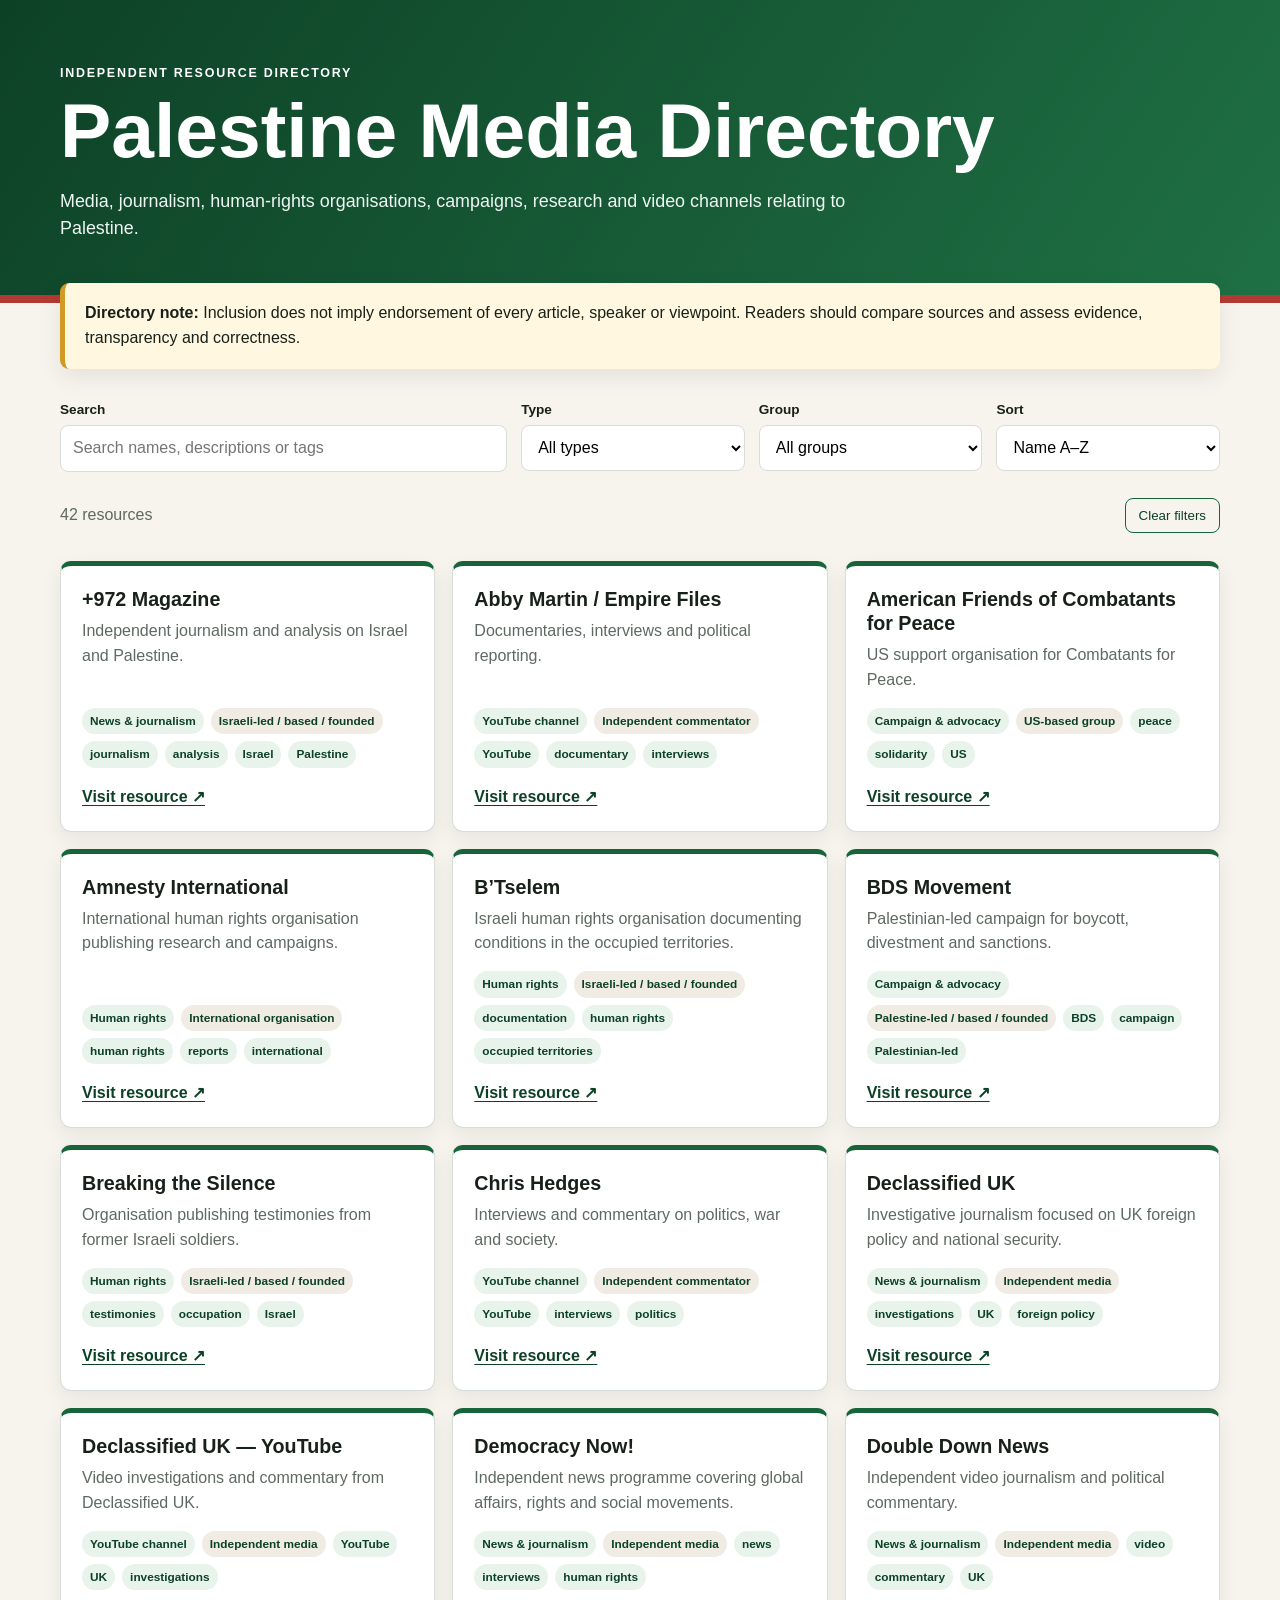
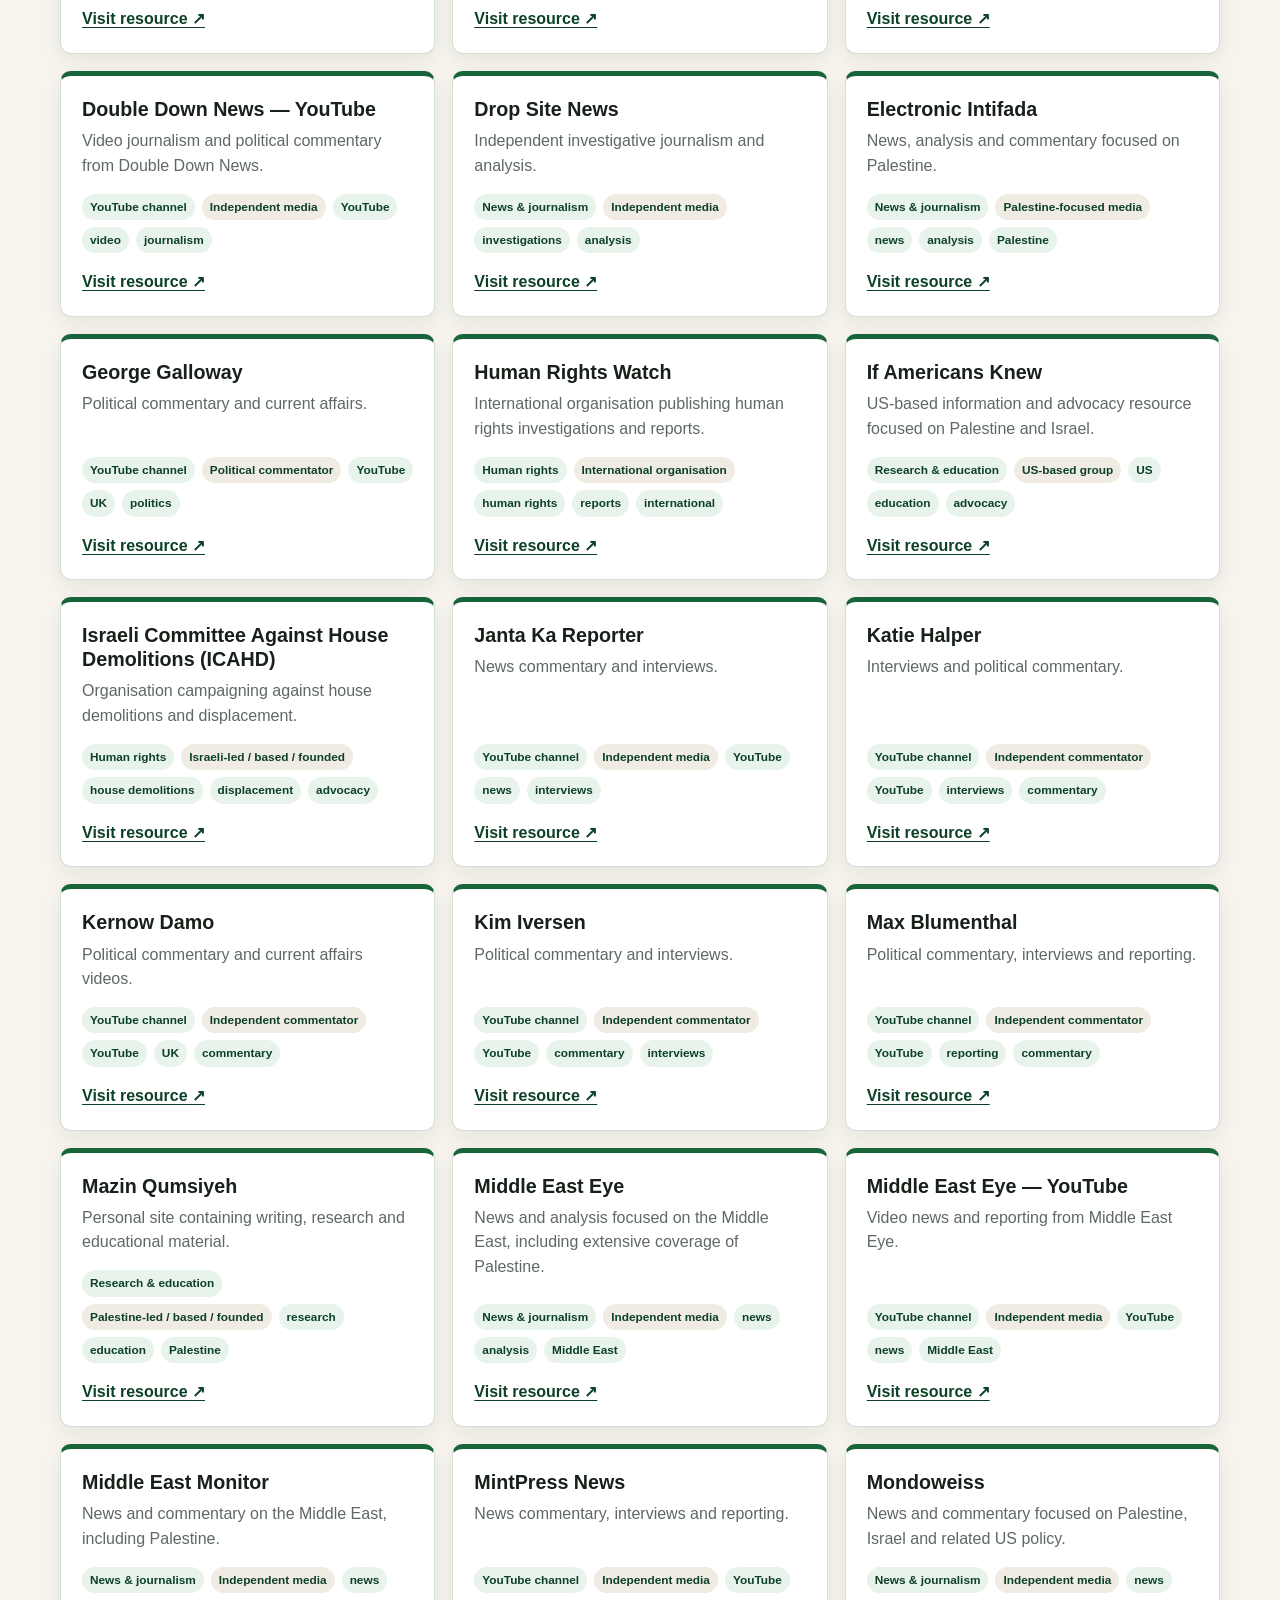
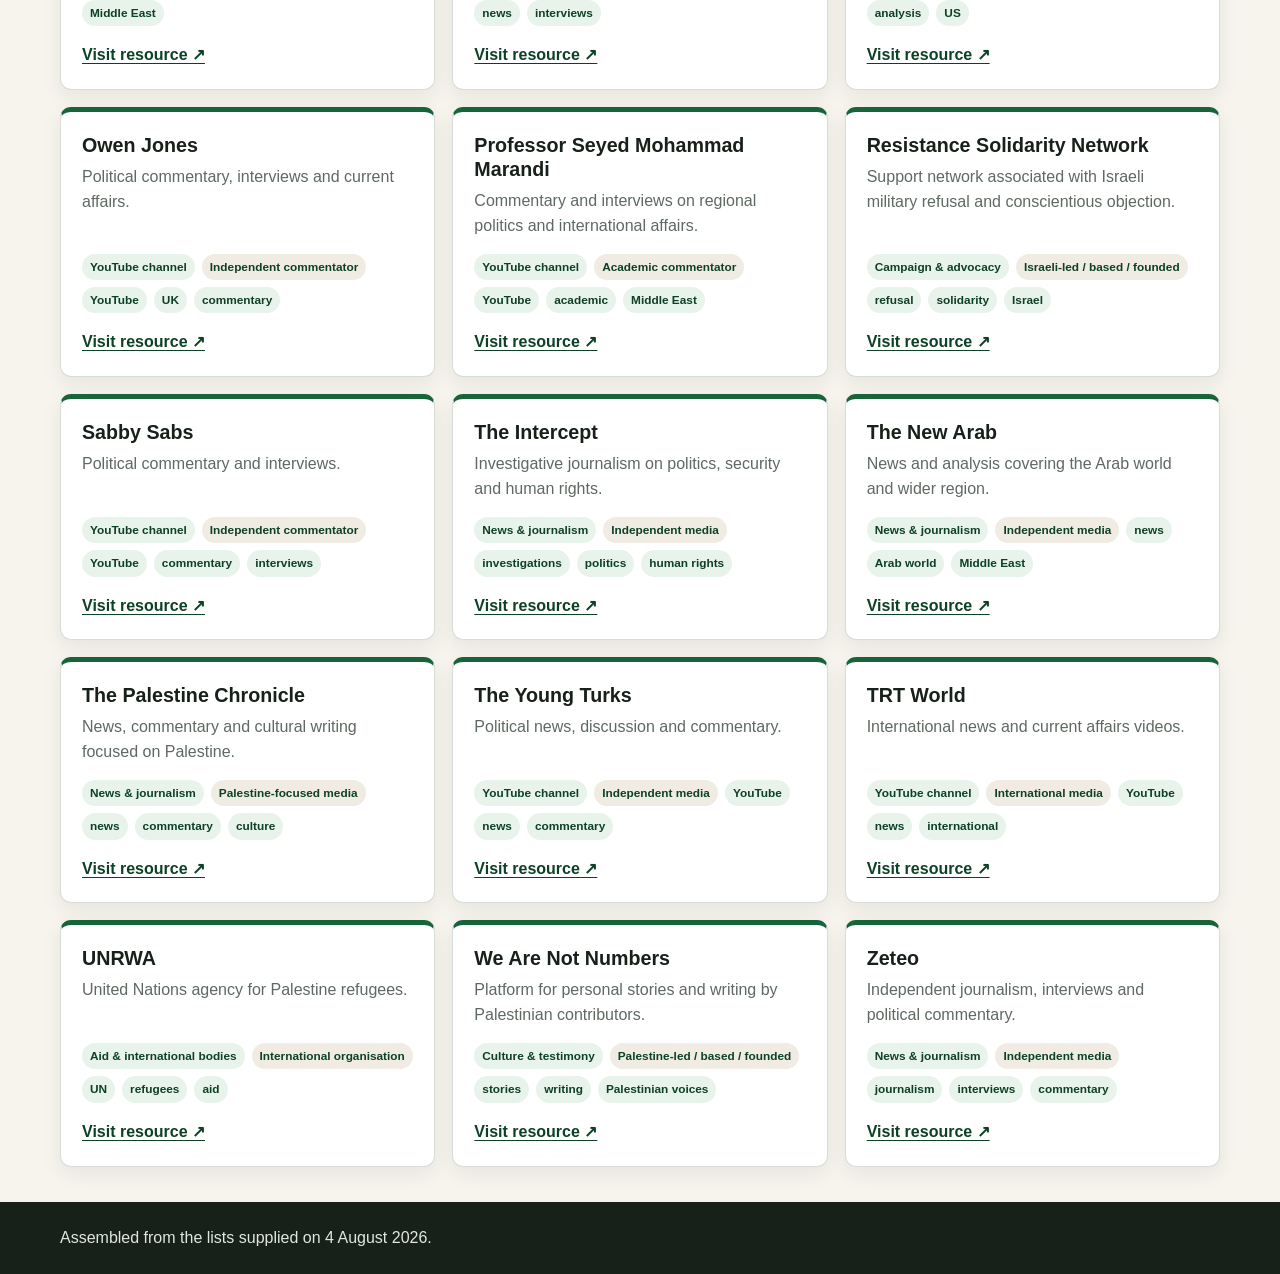
==== index.html @ 34bca97c "Update index.html" ====
<!doctype html>
<html lang="en">
<head>
<meta charset="utf-8">
<meta name="viewport" content="width=device-width,initial-scale=1">
<title>Palestine Media Directory</title>
<link rel="stylesheet" href="styles.css">
</head>
<body>
<header><div class="wrap">
<p class="kicker">Independent resource directory</p>
<h1>Palestine Media Directory</h1>
<p class="subtitle">Media, journalism, human-rights organisations, campaigns, research and video channels relating to Palestine.</p>
</div></header>

<main class="wrap">
<section class="notice"><strong>Directory note:</strong> Inclusion does not imply endorsement of every article, speaker or viewpoint. Readers should compare sources and assess evidence, transparency and correctness.</section>

<section class="controls">
<label><span>Search</span><input id="search" type="search" placeholder="Search names, descriptions or tags"></label>
<label><span>Type</span><select id="typeFilter"><option value="">All types</option></select></label>
<label><span>Group</span><select id="groupFilter"><option value="">All groups</option></select></label>
<label><span>Sort</span><select id="sort"><option value="name">Name A–Z</option><option value="type">Type</option><option value="group">Group</option></select></label>
</section>

<div class="resultsbar"><p id="count"></p><button id="clear">Clear filters</button></div>
<section id="cards" class="grid"></section>
</main>

<footer><div class="wrap">Assembled from the lists supplied on 4 August 2026.</div></footer>

<script src="sites.js"></script>
<script src="script.js"></script>
</body>
</html>
---- styles.css ----
:root{--ink:#172019;--muted:#5e6961;--paper:#f6f4ed;--card:#fff;--green:#17643a;--dark:#0d4126;--line:#d7ddd8;--sand:#fff7df}
*{box-sizing:border-box}
body{margin:0;font-family:Arial,Helvetica,sans-serif;color:var(--ink);background:var(--paper);line-height:1.55}
.wrap{width:min(1160px,calc(100% - 32px));margin:auto}
header{color:white;background:linear-gradient(125deg,#0d4126,#1f7044);padding:64px 0 52px;border-bottom:8px solid #b33a32}
.kicker{text-transform:uppercase;letter-spacing:.14em;font-weight:700;font-size:.78rem;margin:0 0 8px}
h1{font-size:clamp(2.3rem,6vw,4.8rem);line-height:1.02;margin:0}
.subtitle{max-width:800px;font-size:1.12rem;color:#eef7f1;margin:18px 0 0}
.notice{margin:-20px 0 30px;padding:18px 20px;background:var(--sand);border-left:5px solid #d09a24;border-radius:9px;box-shadow:0 8px 24px rgba(0,0,0,.08)}
.controls{display:grid;grid-template-columns:2fr 1fr 1fr 1fr;gap:14px}
label span{display:block;font-weight:700;font-size:.85rem;margin-bottom:5px}
input,select{width:100%;min-height:46px;padding:10px 12px;border:1px solid var(--line);border-radius:8px;background:#fff;font:inherit}
.resultsbar{display:flex;justify-content:space-between;align-items:center;margin:15px 0 18px}
#count{color:var(--muted)}
button{border:1px solid var(--green);background:transparent;color:var(--dark);border-radius:8px;padding:9px 13px;cursor:pointer}
.grid{display:grid;grid-template-columns:repeat(3,minmax(0,1fr));gap:17px}
.card{background:var(--card);border:1px solid var(--line);border-top:5px solid var(--green);border-radius:11px;padding:21px;display:flex;flex-direction:column;box-shadow:0 7px 20px rgba(24,40,29,.07)}
.card h2{font-size:1.23rem;line-height:1.22;margin:0 0 8px}
.card p{color:var(--muted);margin:0 0 15px}
.meta{display:flex;gap:7px;flex-wrap:wrap;margin:auto 0 17px}
.tag{font-size:.74rem;font-weight:700;border-radius:999px;padding:4px 8px;background:#e8f3ec;color:var(--dark)}
.group{background:#f0ece3}
.card a{align-self:flex-start;font-weight:700;color:var(--dark);text-underline-offset:3px}
.empty{grid-column:1/-1;text-align:center;padding:35px;background:#fff;border:1px dashed var(--line);border-radius:10px}
footer{background:var(--ink);color:#dfe7e1;padding:24px 0;margin-top:35px}
@media(max-width:900px){.grid{grid-template-columns:repeat(2,1fr)}.controls{grid-template-columns:1fr 1fr}}
@media(max-width:620px){header{padding-top:46px}.grid,.controls{grid-template-columns:1fr}.resultsbar{align-items:flex-start;gap:10px}}
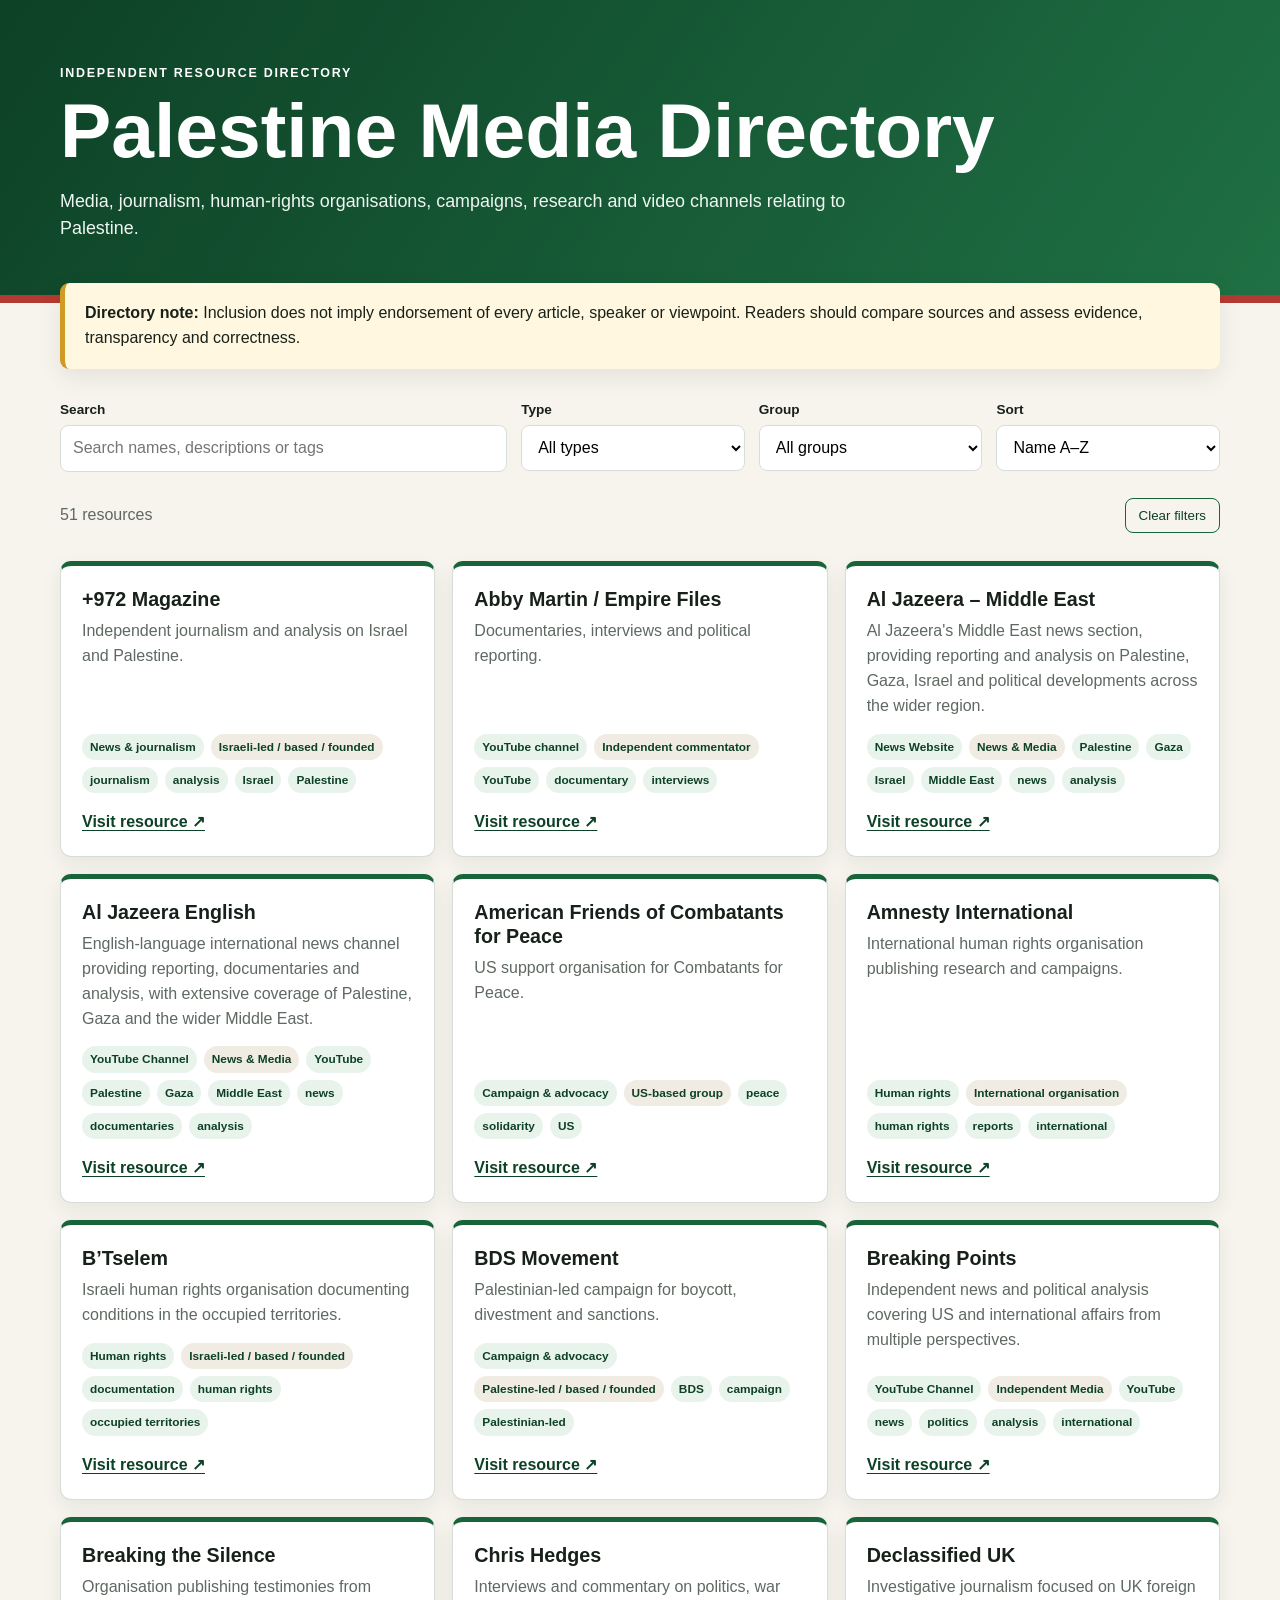
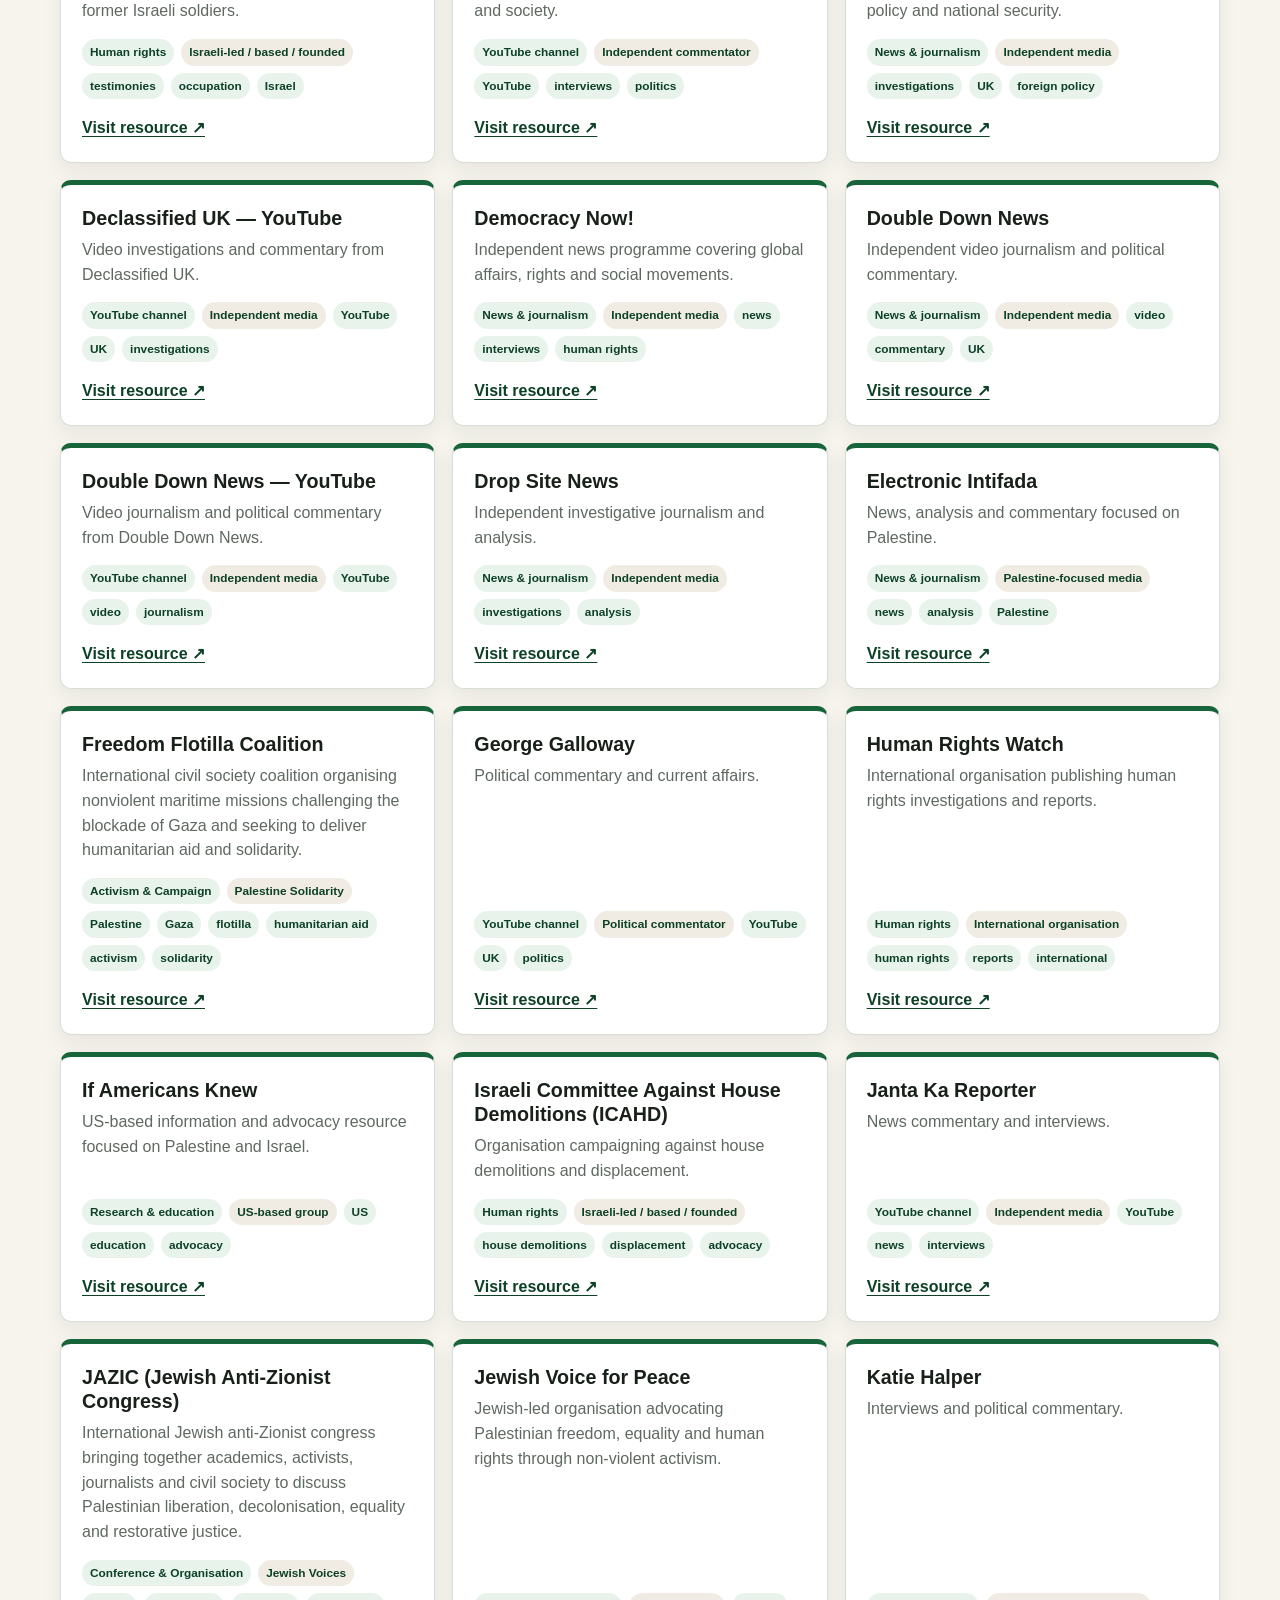
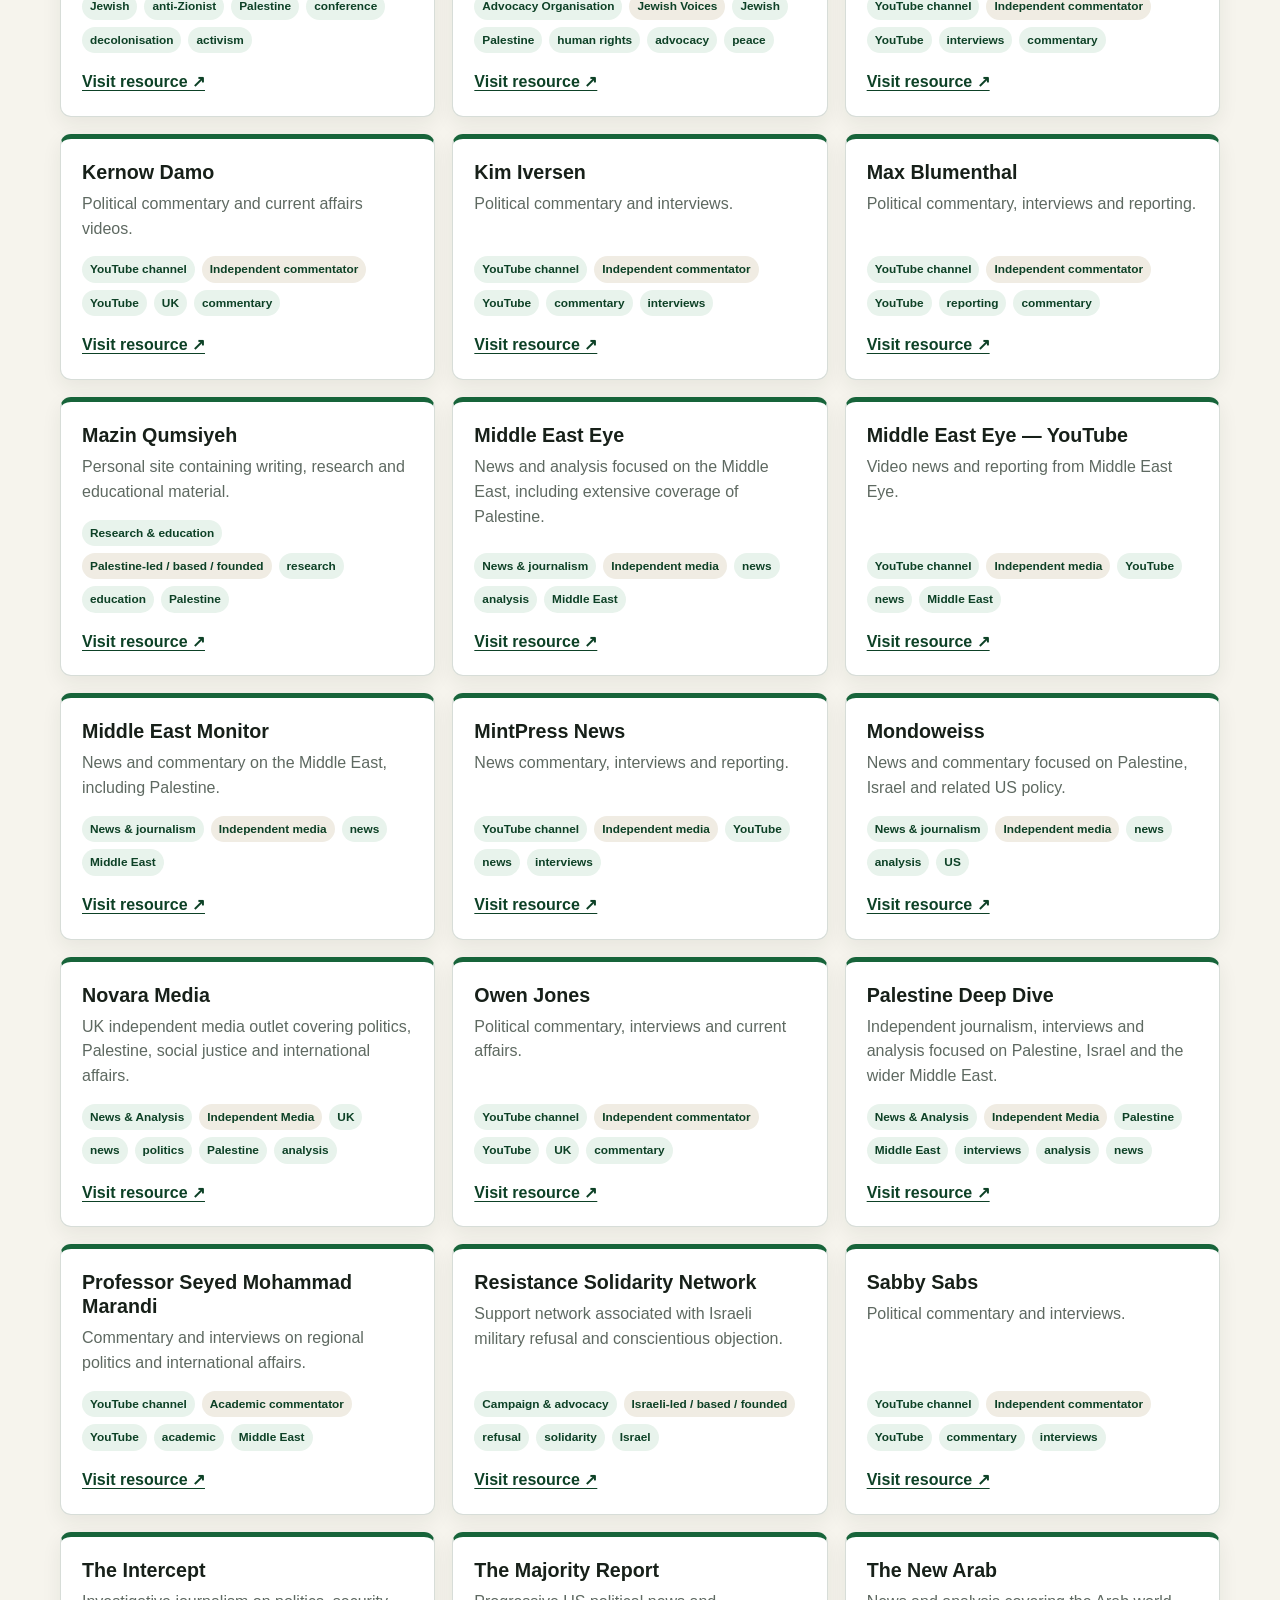
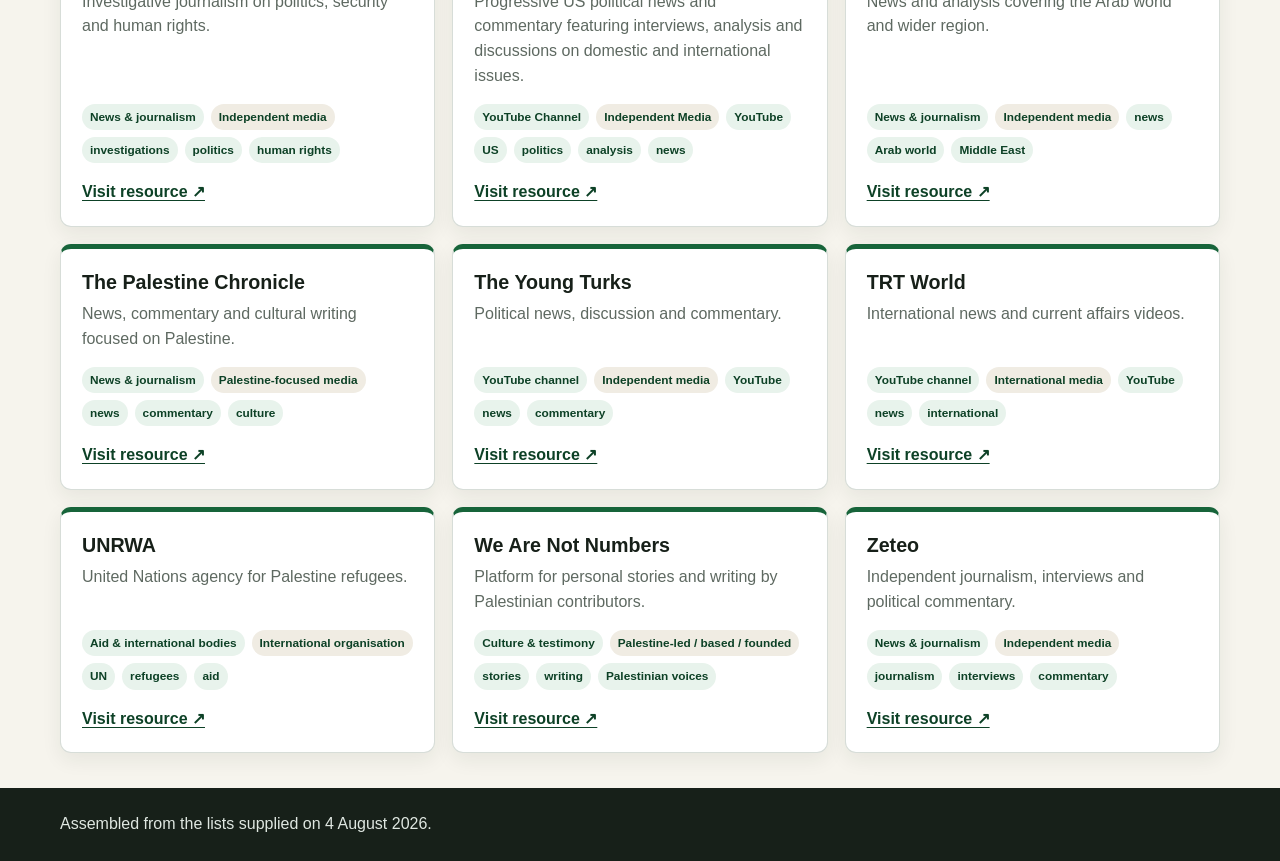
==== commit b1106a05: "Update index.html" ====
--- a/index.html
+++ b/index.html
@@ -31,5 +31,15 @@
 
 <script src="sites.js"></script>
 <script src="script.js"></script>
+
+<script data-goatcounter="https://palestine-justice.goatcounter.com/count"
+        async src="//gc.zgo.at/count.js">
+</script>
+
+<!-- Cloudflare Web Analytics -->
+<script type='module' src='https://static.cloudflareinsights.com/beacon.min.js' data-cf-beacon='{"token": "90a6a1f27afb492b8741871558c626bf"}'>
+</script>
+<!-- End Cloudflare Web Analytics -->
+        
 </body>
 </html>
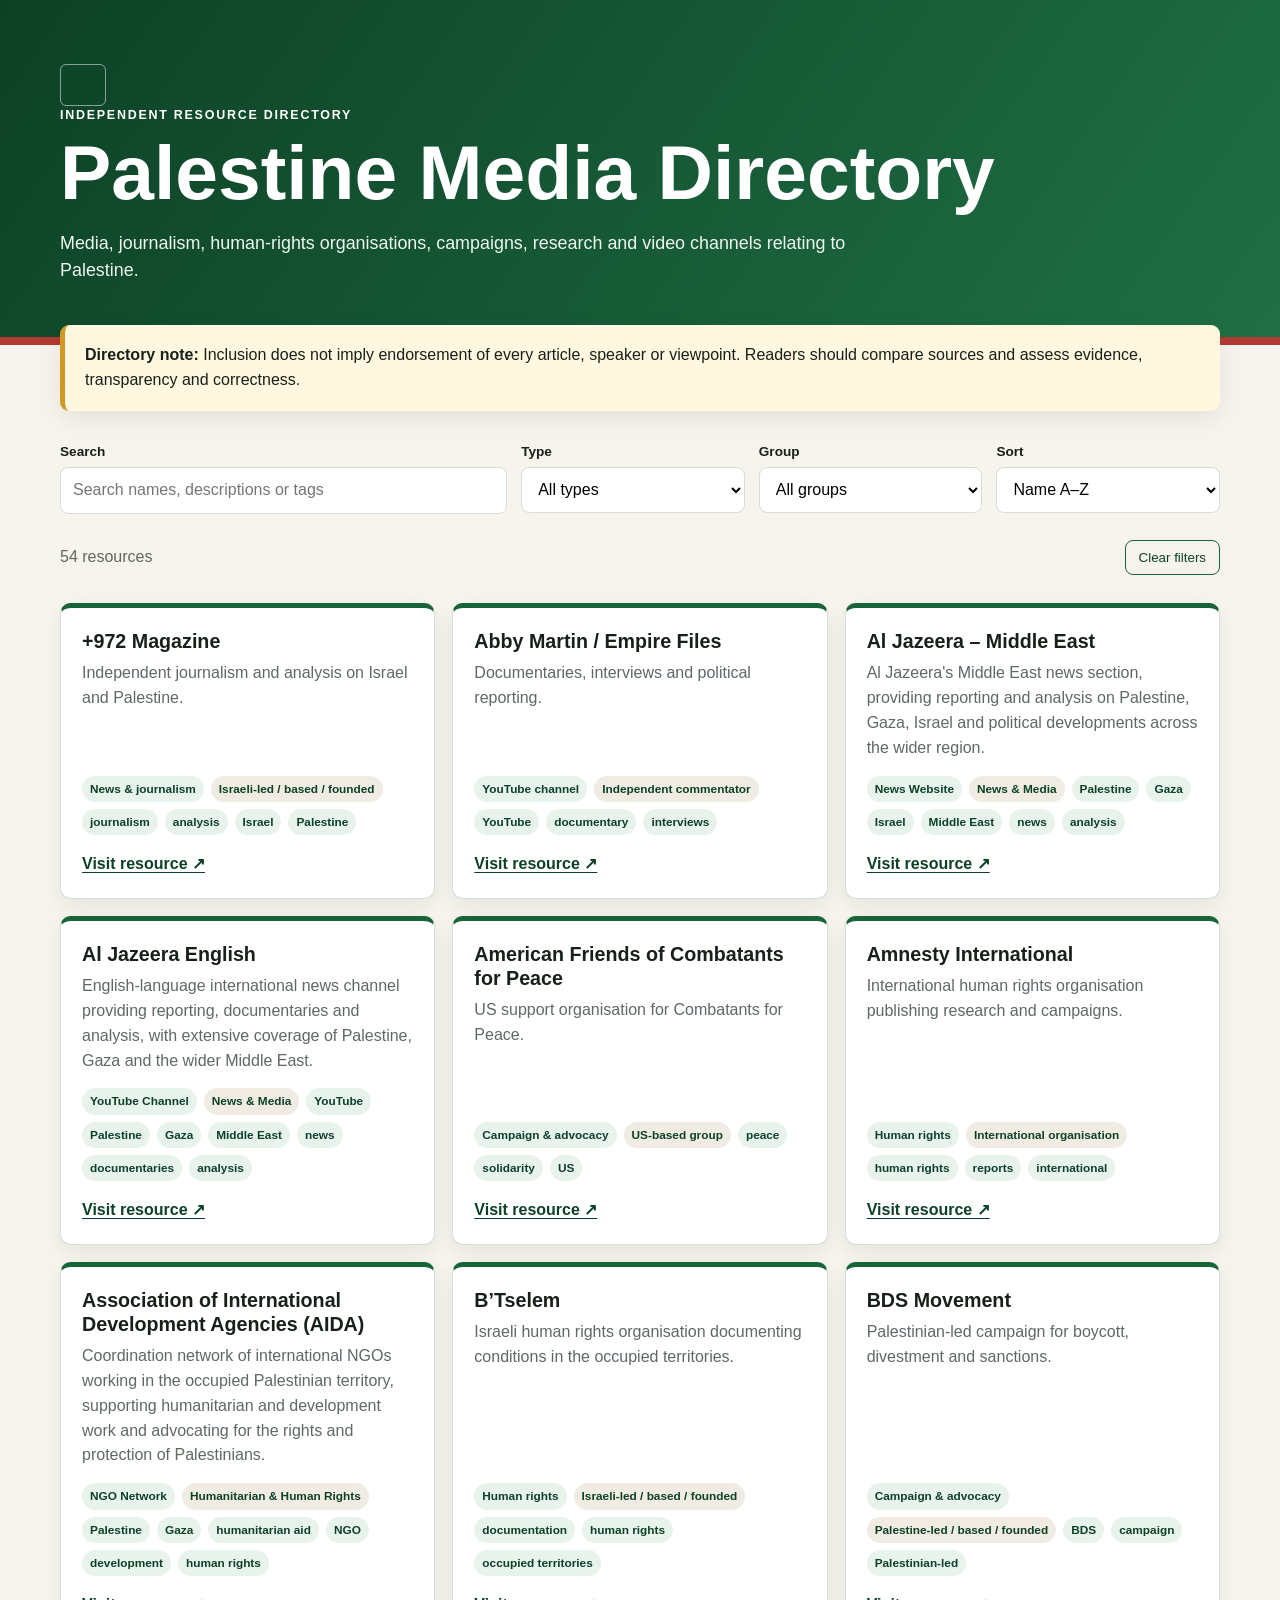
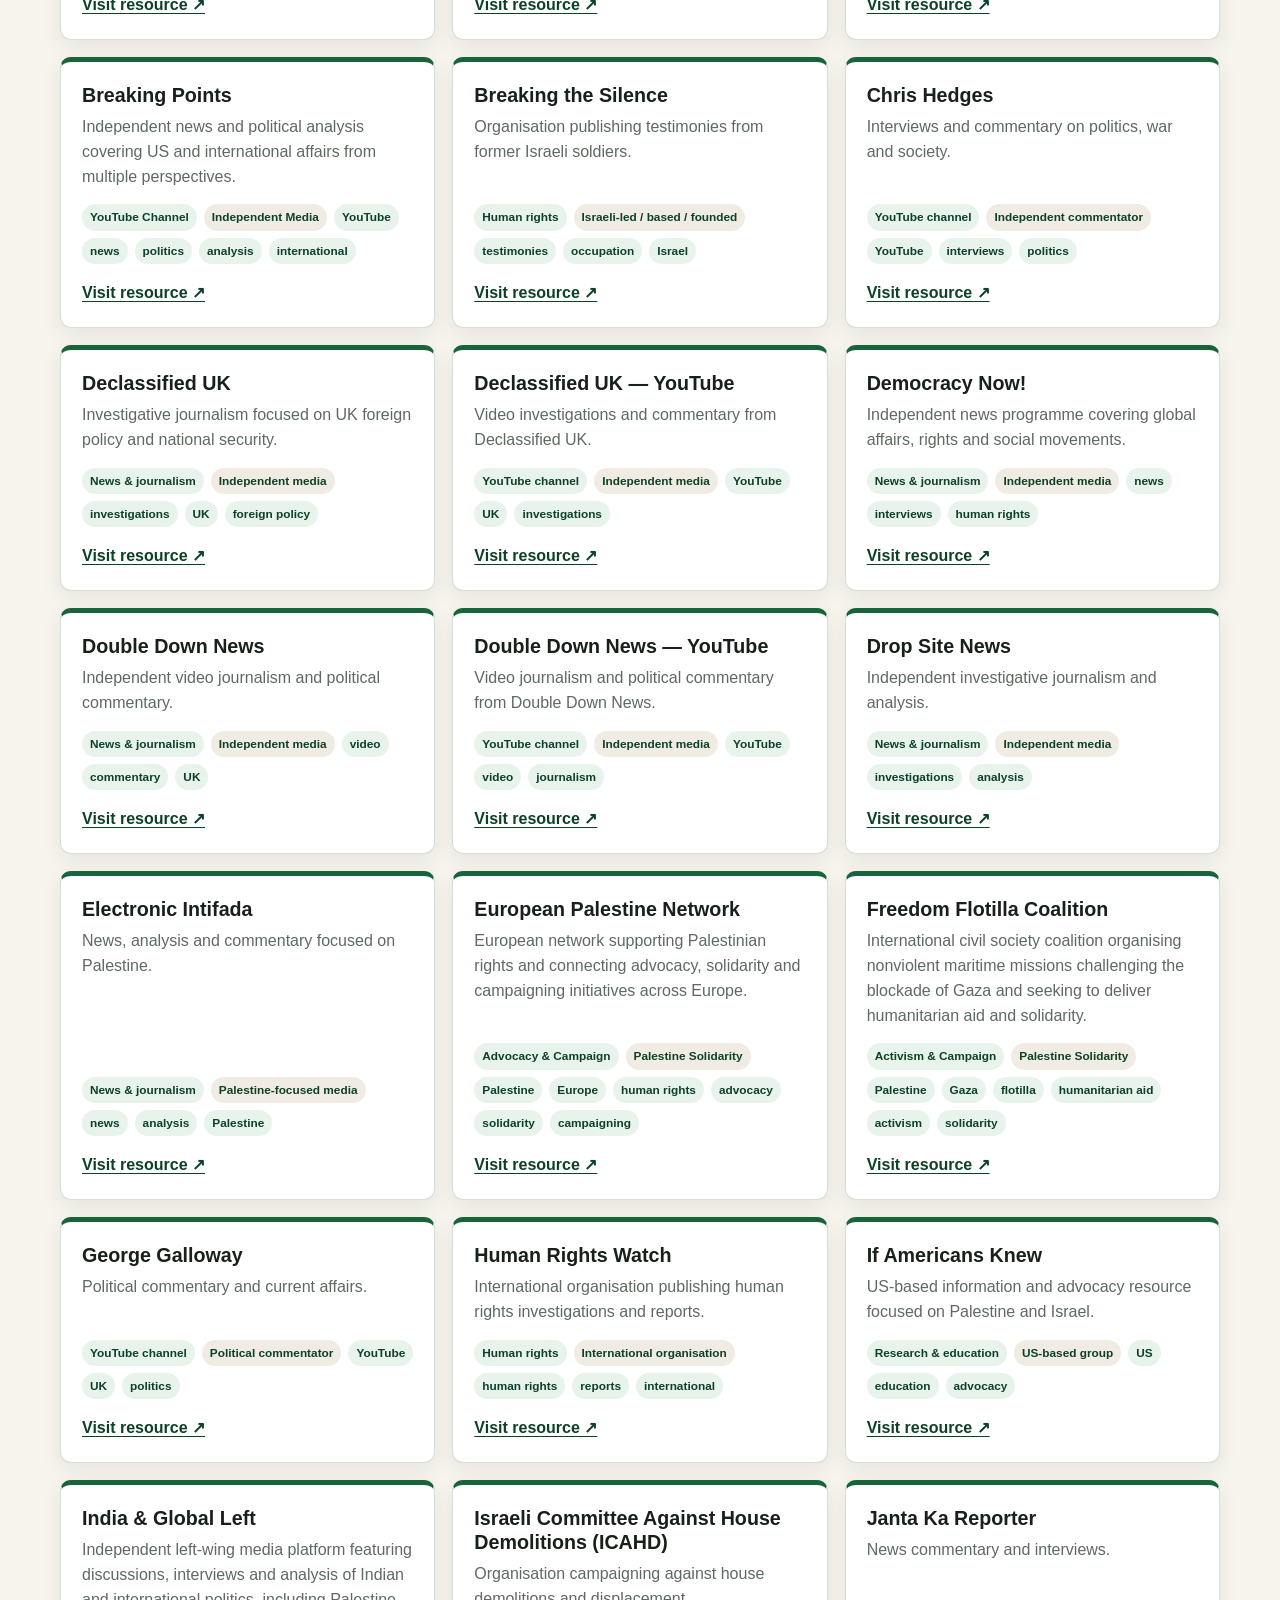
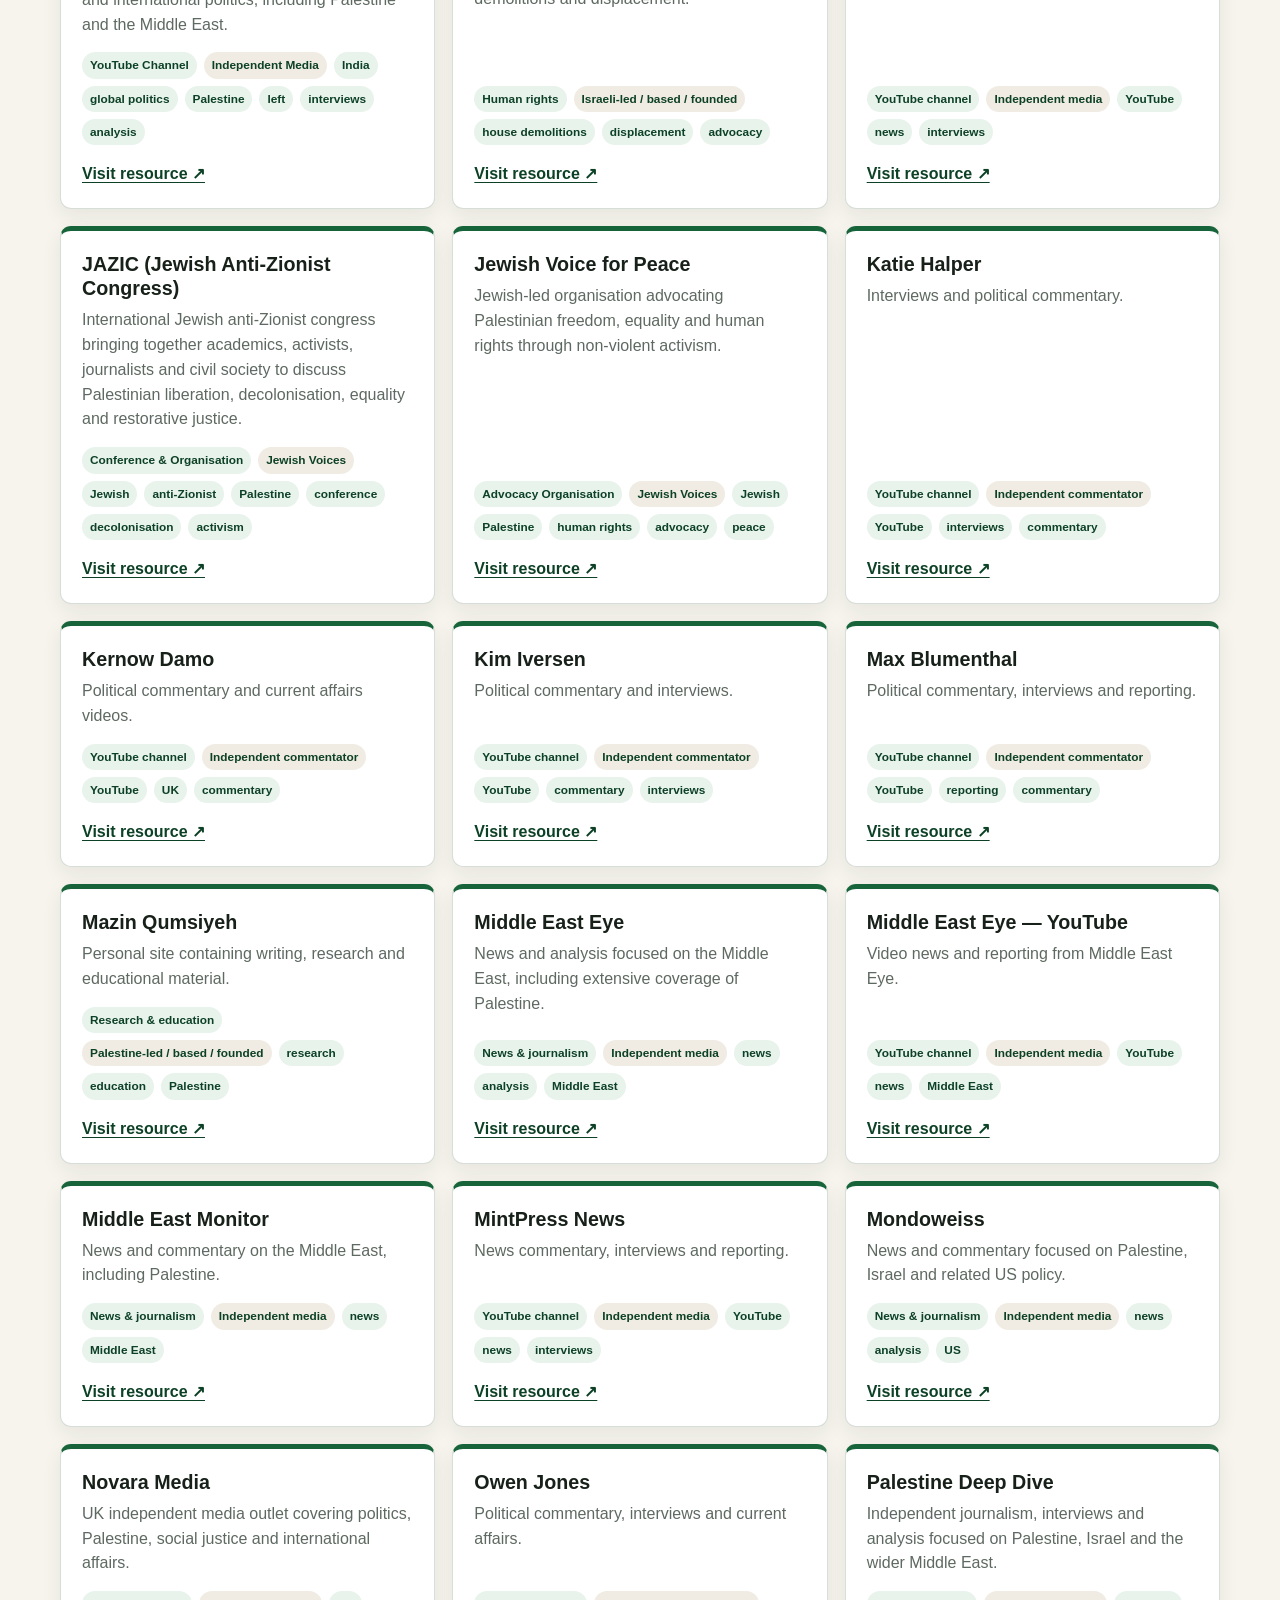
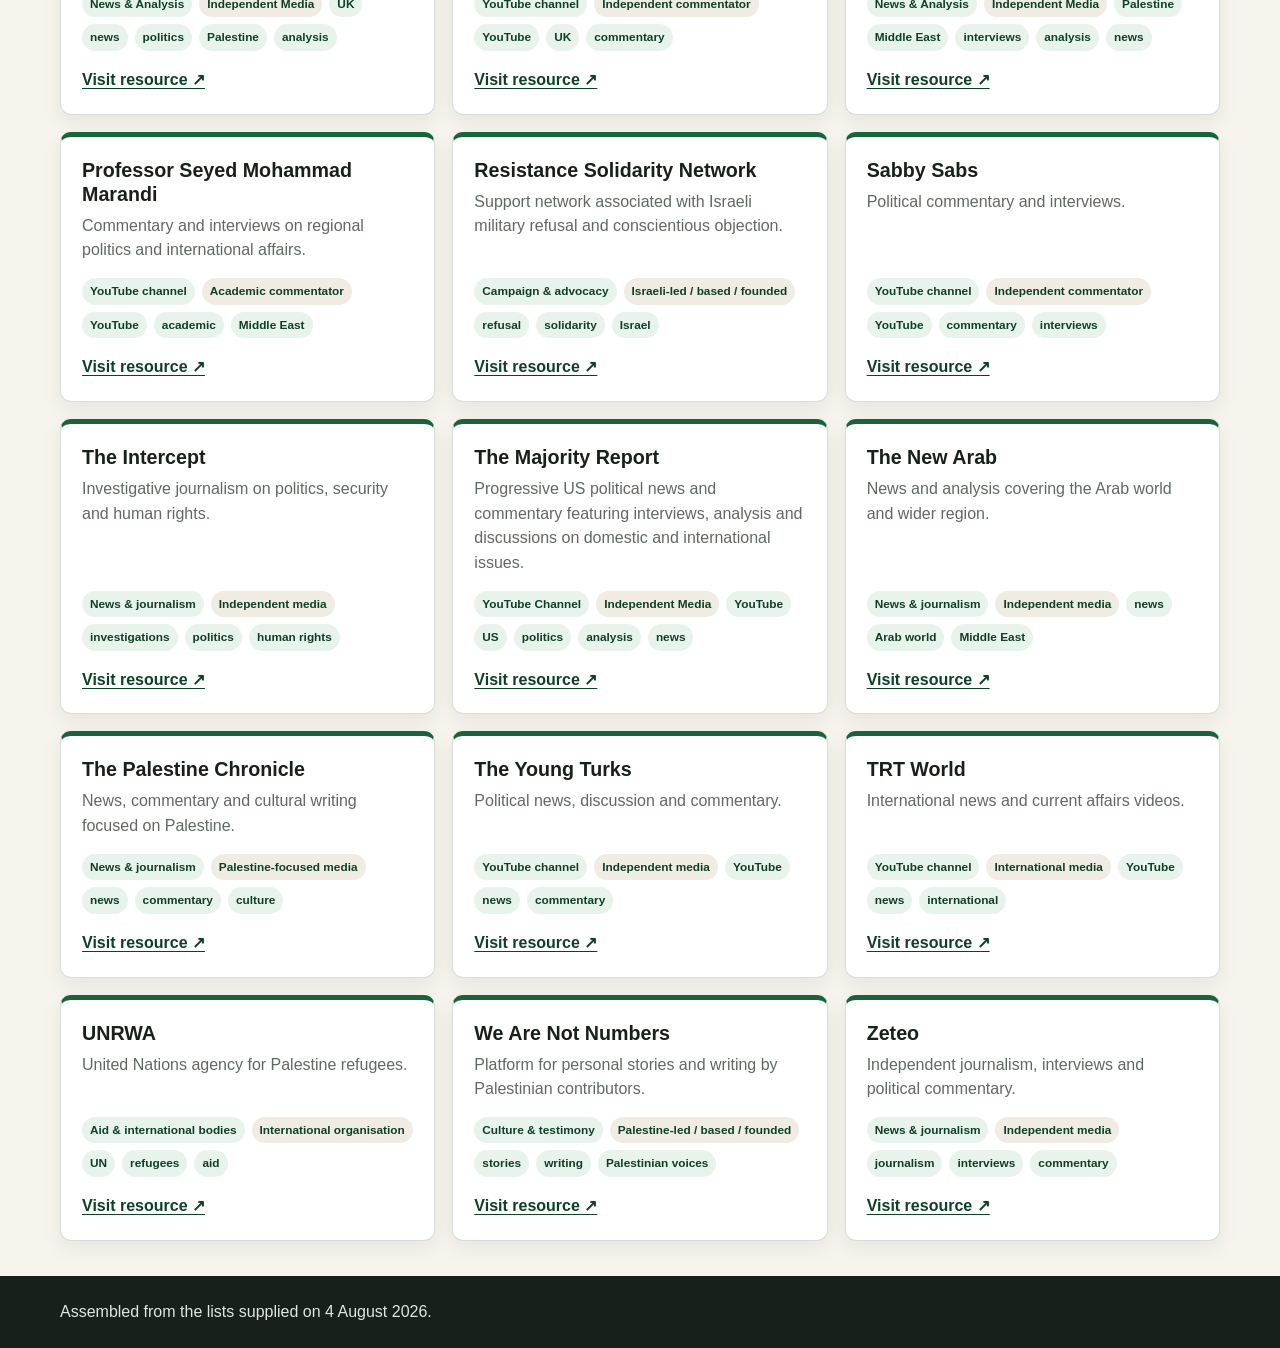
==== commit 0c5907bf: "Rename index-with-menu.html to index.html" ====
--- a/index.html
+++ b/index.html
@@ -1,5 +1,10 @@
 <!doctype html>
 <html lang="en">
+
+<!-- ==================================================
+     SECTION 1 — PAGE SETUP / HEAD
+     Put page title, stylesheet links and other head items here.
+     ================================================== -->
 <head>
 <meta charset="utf-8">
 <meta name="viewport" content="width=device-width,initial-scale=1">
@@ -7,15 +12,41 @@
 <link rel="stylesheet" href="styles.css">
 </head>
 <body>
+
+<!-- ==================================================
+     SECTION 2 — PAGE HEADER
+     Put heading/banner code here.
+     ================================================== -->
 <header><div class="wrap">
+<!-- HAMBURGER MENU -->
+<button class="menu-button" id="menuButton" aria-label="Open menu" aria-expanded="false">
+<span></span><span></span><span></span>
+</button>
+<nav class="main-menu" id="mainMenu">
+<a href="index.html">History overview</a>
+<a href="overview.html">Visual overview</a>
+<a href="https://palestine-justice.github.io/weblinks/" target="_blank" rel="noopener">Palestine Justice links</a>
+</nav>
 <p class="kicker">Independent resource directory</p>
 <h1>Palestine Media Directory</h1>
 <p class="subtitle">Media, journalism, human-rights organisations, campaigns, research and video channels relating to Palestine.</p>
 </div></header>
 
+<!-- ==================================================
+     SECTION 3 — MAIN CONTENT START
+     ================================================== -->
 <main class="wrap">
+
+<!-- ==================================================
+     SECTION 4 — DIRECTORY NOTICE
+     Put notice/information-box code here.
+     ================================================== -->
 <section class="notice"><strong>Directory note:</strong> Inclusion does not imply endorsement of every article, speaker or viewpoint. Readers should compare sources and assess evidence, transparency and correctness.</section>
 
+<!-- ==================================================
+     SECTION 5 — SEARCH / FILTER / SORT CONTROLS
+     Put new search or filter controls here.
+     ================================================== -->
 <section class="controls">
 <label><span>Search</span><input id="search" type="search" placeholder="Search names, descriptions or tags"></label>
 <label><span>Type</span><select id="typeFilter"><option value="">All types</option></select></label>
@@ -23,23 +54,41 @@
 <label><span>Sort</span><select id="sort"><option value="name">Name A–Z</option><option value="type">Type</option><option value="group">Group</option></select></label>
 </section>
 
+<!-- ==================================================
+     SECTION 6 — RESULTS BAR AND RESOURCE CARDS
+     Put code connected with displayed results/cards here.
+     ================================================== -->
 <div class="resultsbar"><p id="count"></p><button id="clear">Clear filters</button></div>
 <section id="cards" class="grid"></section>
 </main>
 
+<!-- ==================================================
+     SECTION 7 — FOOTER
+     Put footer code here.
+     ================================================== -->
 <footer><div class="wrap">Assembled from the lists supplied on 4 August 2026.</div></footer>
 
+<!-- ==================================================
+     SECTION 8 — WEBSITE JAVASCRIPT FILES
+     Put additional local JavaScript file links here.
+     ================================================== -->
 <script src="sites.js"></script>
 <script src="script.js"></script>
 
+<!-- ==================================================
+     SECTION 9 — GOATCOUNTER ANALYTICS
+     ================================================== -->
 <script data-goatcounter="https://palestine-justice.goatcounter.com/count"
         async src="//gc.zgo.at/count.js">
 </script>
 
+<!-- ==================================================
+     SECTION 10 — CLOUDFLARE WEB ANALYTICS
+     ================================================== -->
 <!-- Cloudflare Web Analytics -->
 <script type='module' src='https://static.cloudflareinsights.com/beacon.min.js' data-cf-beacon='{"token": "90a6a1f27afb492b8741871558c626bf"}'>
 </script>
 <!-- End Cloudflare Web Analytics -->
-        
+
 </body>
 </html>
--- a/styles.css
+++ b/styles.css
@@ -1,6 +1,83 @@
 :root{--ink:#172019;--muted:#5e6961;--paper:#f6f4ed;--card:#fff;--green:#17643a;--dark:#0d4126;--line:#d7ddd8;--sand:#fff7df}
 *{box-sizing:border-box}
 body{margin:0;font-family:Arial,Helvetica,sans-serif;color:var(--ink);background:var(--paper);line-height:1.55}
+
+/* ---------------- HEADER AND HAMBURGER MENU ---------------- */
+.site-header {
+  position: sticky;
+  top: 0;
+  z-index: 10;
+  display: flex;
+  align-items: center;
+  justify-content: space-between;
+  min-height: 68px;
+  padding: 12px 20px;
+  background: var(--green);
+  color: var(--white);
+  box-shadow: 0 2px 8px rgba(0, 0, 0, 0.18);
+}
+ 
+.site-title {
+  color: var(--white);
+  text-decoration: none;
+  font-size: 1.25rem;
+  font-weight: bold;
+}
+ 
+/* The hamburger button is made from three simple horizontal lines. */
+.menu-button {
+  width: 46px;
+  height: 42px;
+  padding: 8px;
+  border: 1px solid rgba(255, 255, 255, 0.5);
+  border-radius: 6px;
+  background: transparent;
+  cursor: pointer;
+}
+ 
+.menu-button span {
+  display: block;
+  height: 3px;
+  margin: 5px 0;
+  border-radius: 2px;
+  background: var(--white);
+}
+ 
+/* Hidden until JavaScript adds the class "menu-open". */
+.main-menu {
+  display: none;
+  position: absolute;
+  top: 68px;
+  right: 12px;
+  width: min(300px, calc(100vw - 24px));
+  overflow: hidden;
+  border-radius: 8px;
+  background: var(--white);
+  box-shadow: 0 6px 20px rgba(0, 0, 0, 0.22);
+}
+ 
+.main-menu.menu-open {
+  display: block;
+}
+ 
+.main-menu a {
+  display: block;
+  padding: 15px 18px;
+  color: var(--text);
+  text-decoration: none;
+  border-bottom: 1px solid #EEEEEE;
+}
+ 
+.main-menu a:last-child {
+  border-bottom: none;
+}
+ 
+.main-menu a:hover,
+.main-menu a:focus {
+  background: var(--pale-green);
+}
+
+
 .wrap{width:min(1160px,calc(100% - 32px));margin:auto}
 header{color:white;background:linear-gradient(125deg,#0d4126,#1f7044);padding:64px 0 52px;border-bottom:8px solid #b33a32}
 .kicker{text-transform:uppercase;letter-spacing:.14em;font-weight:700;font-size:.78rem;margin:0 0 8px}
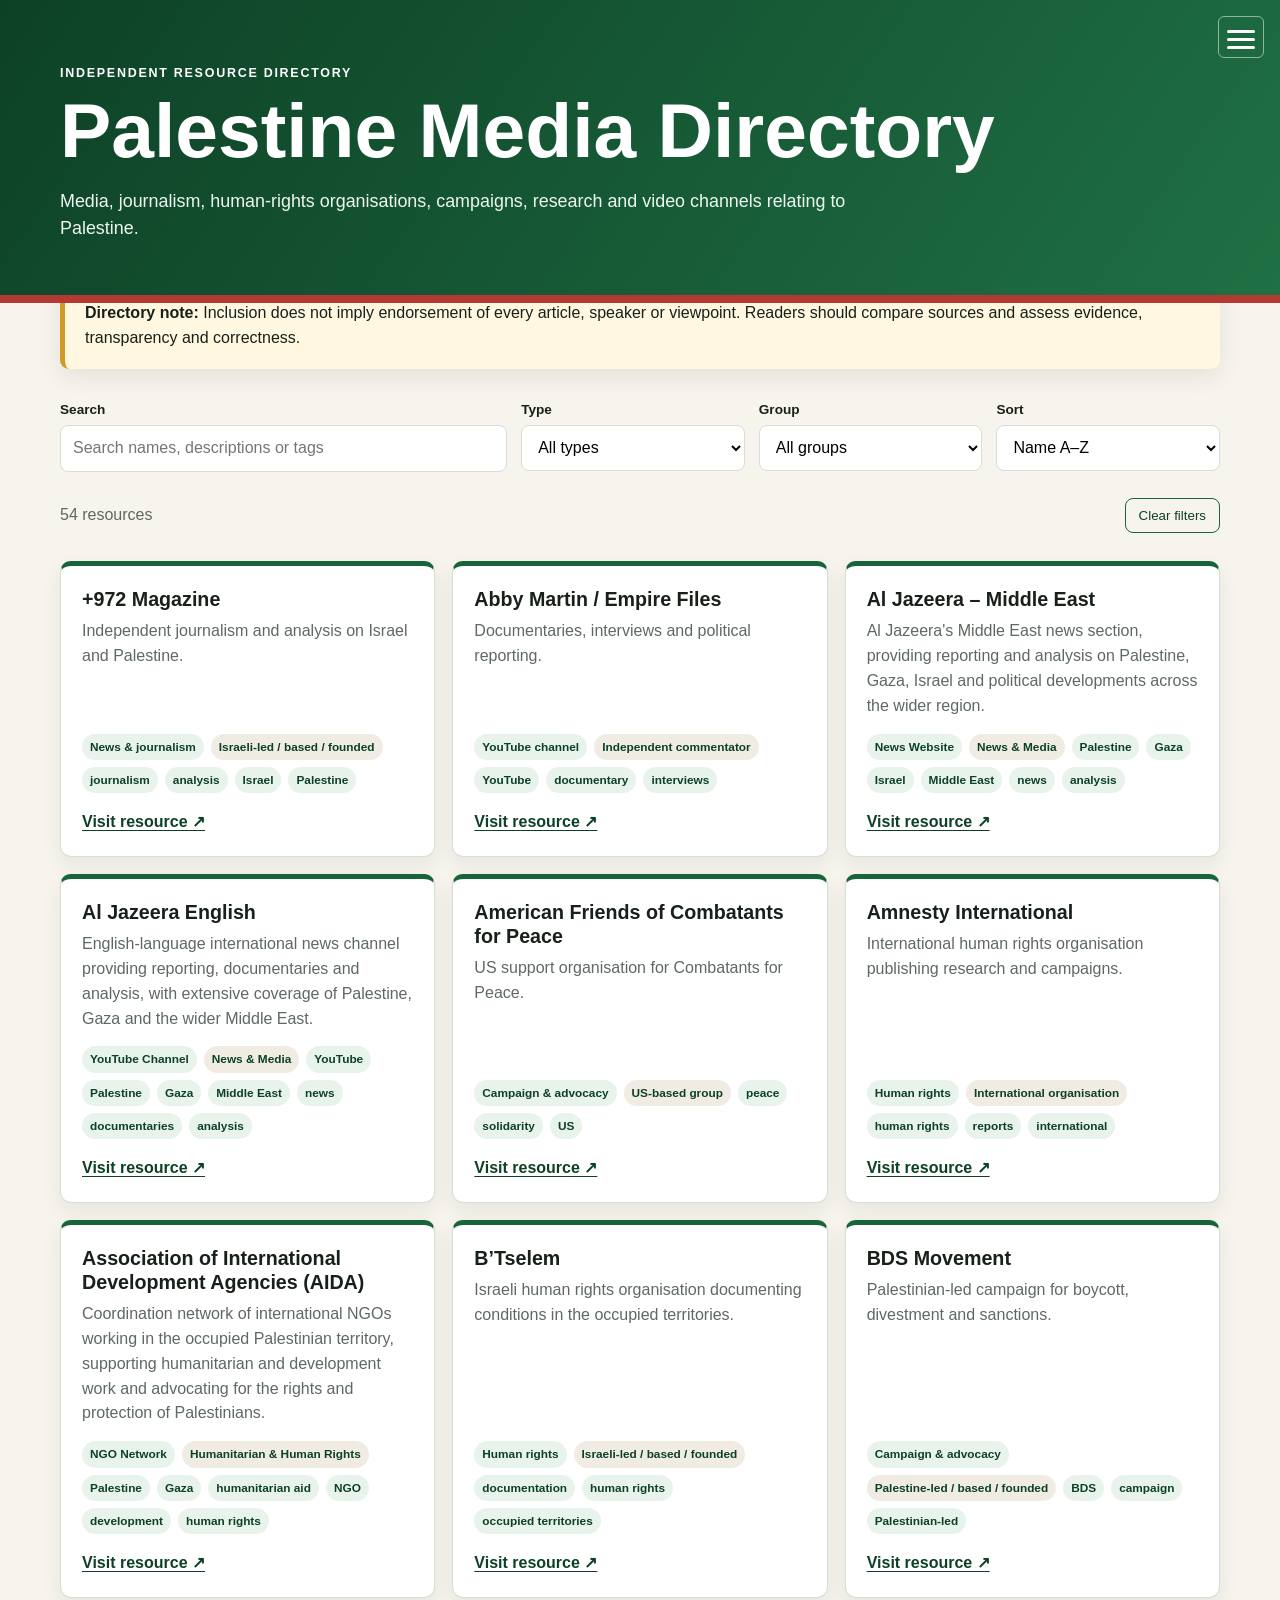
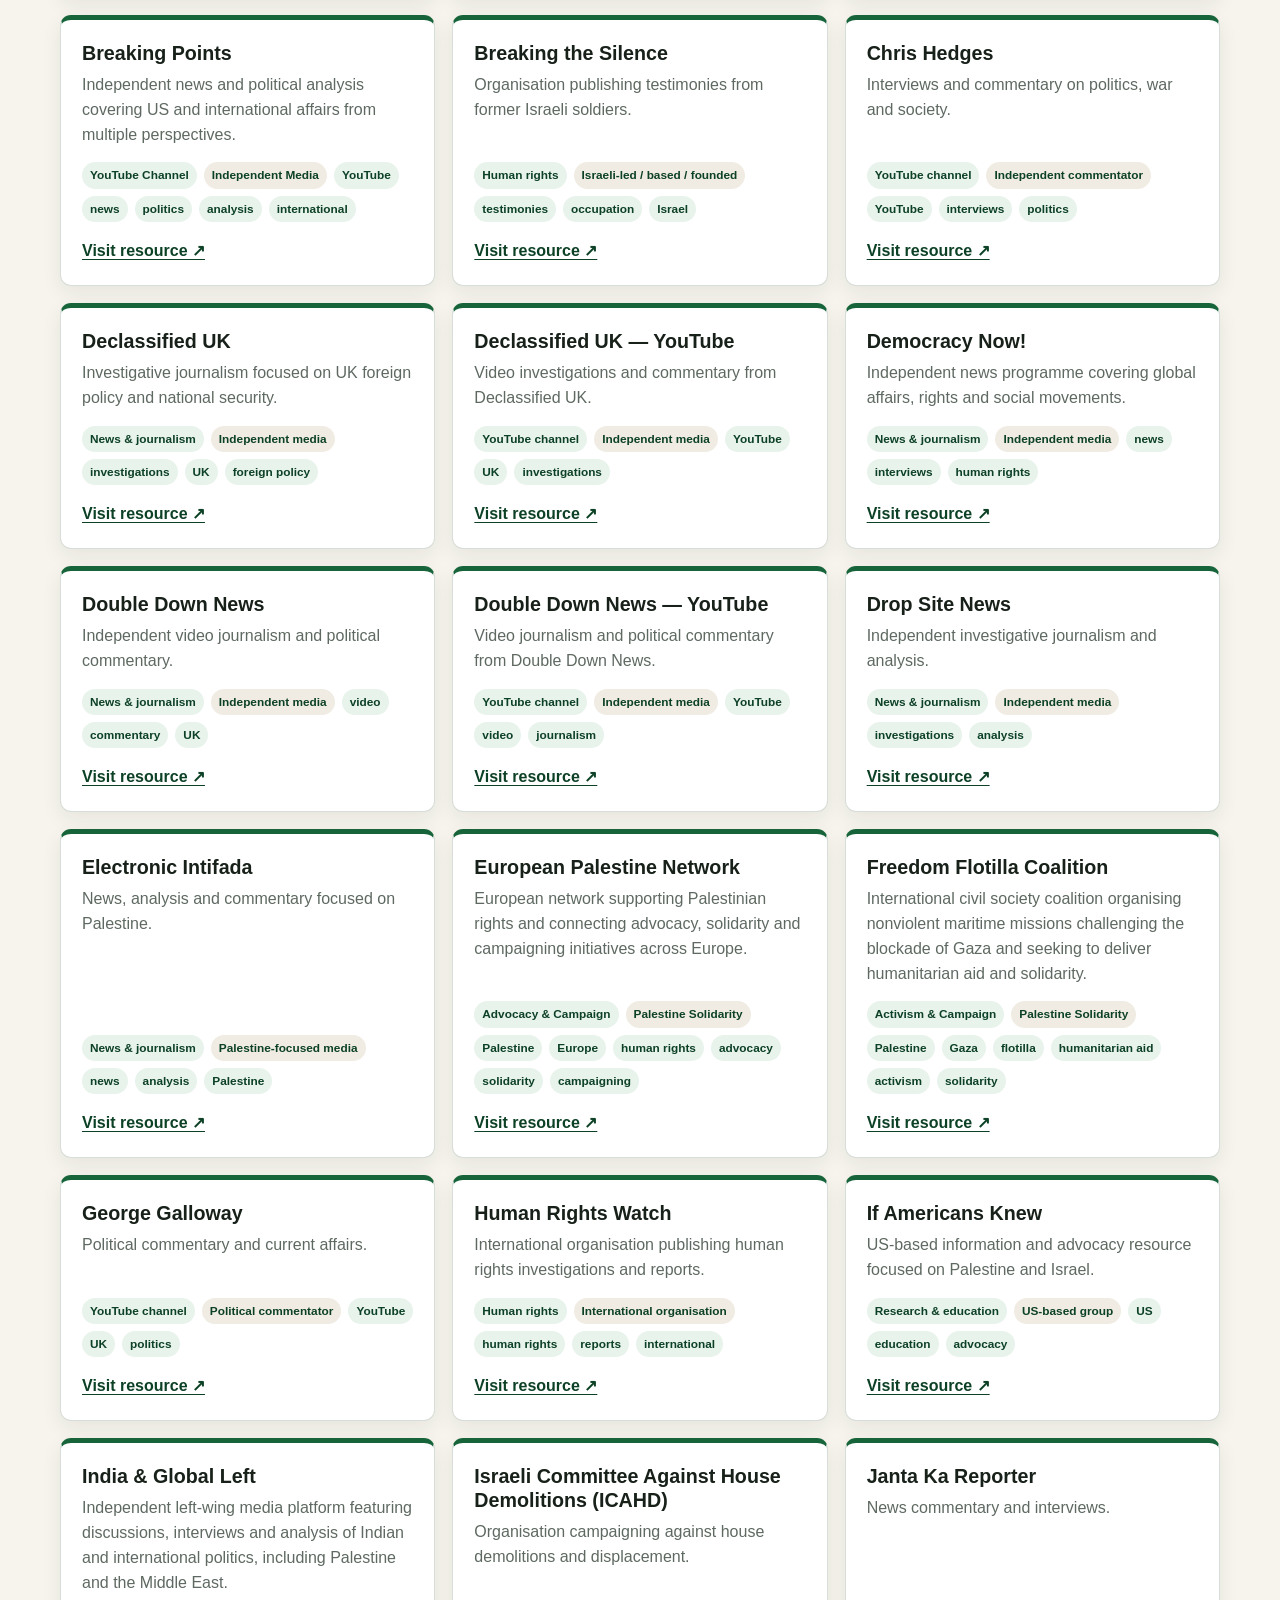
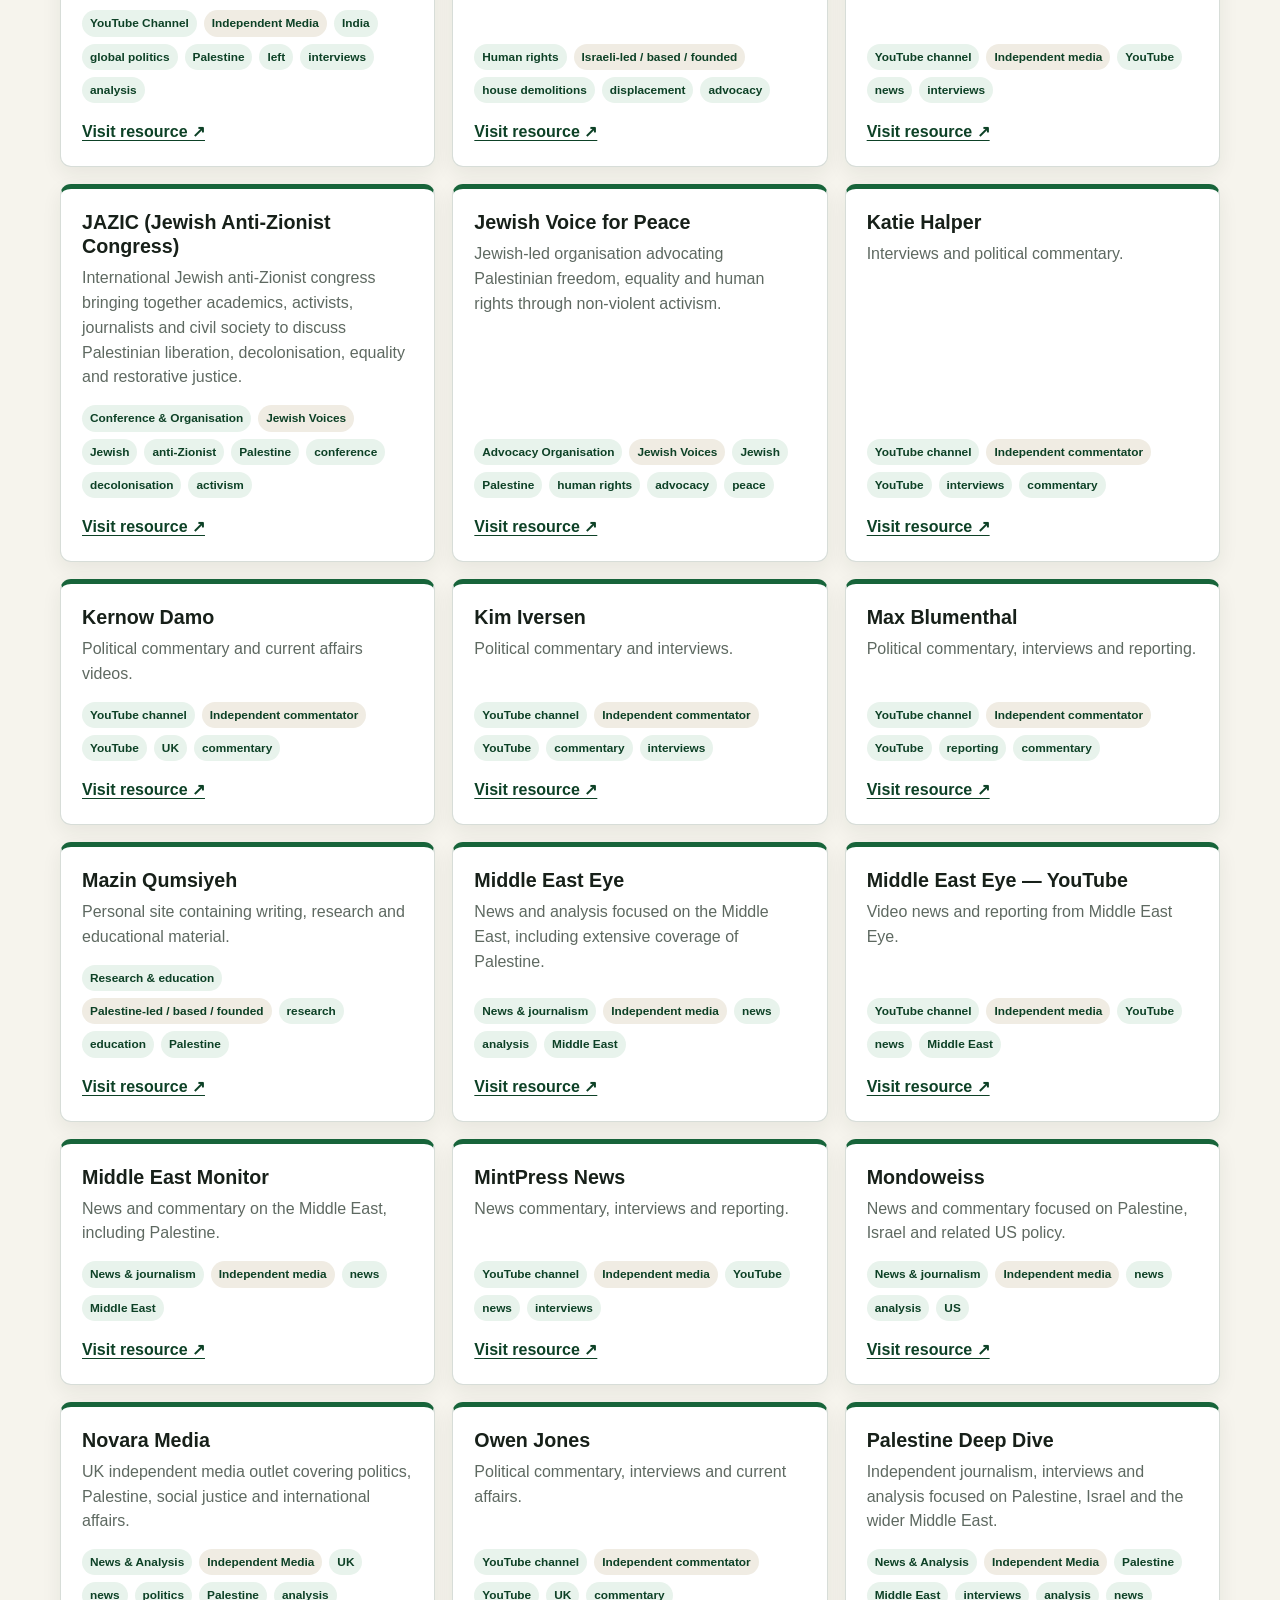
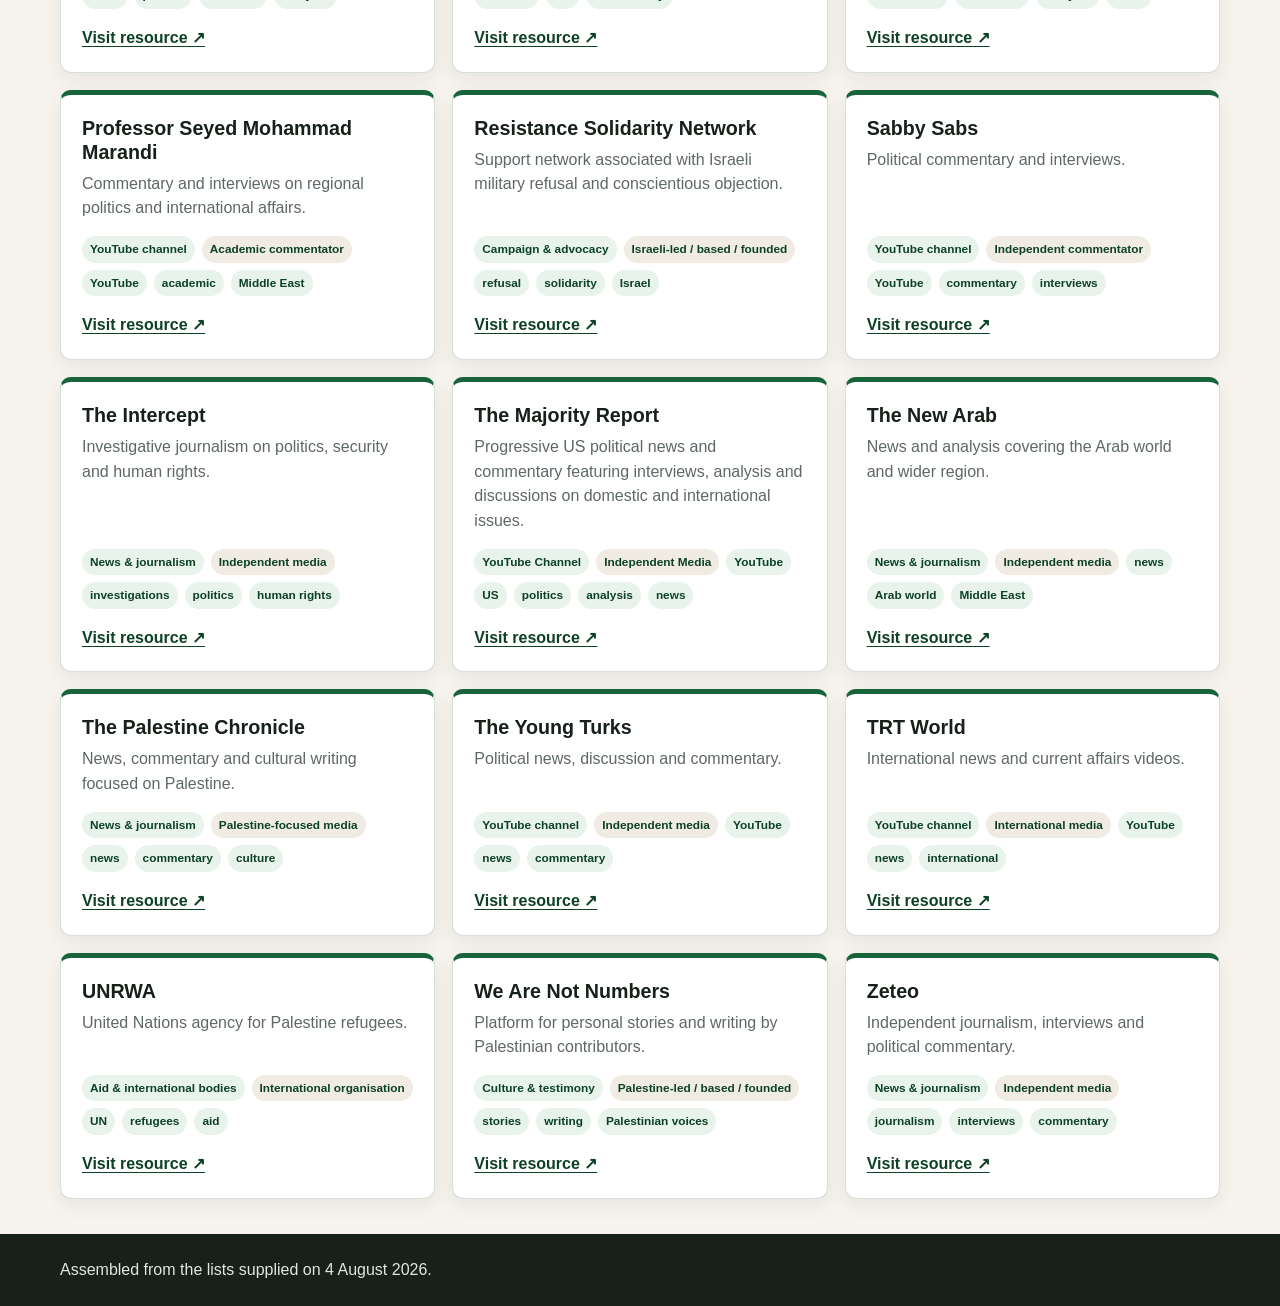
==== commit c3101e8e: "Update index.html" ====
--- a/index.html
+++ b/index.html
@@ -23,8 +23,7 @@
 <span></span><span></span><span></span>
 </button>
 <nav class="main-menu" id="mainMenu">
-<a href="index.html">History overview</a>
-<a href="overview.html">Visual overview</a>
+<a href="https://palestine-justice.github.io/palestine-history/" target="_blank" rel="noopener">Palestine History</a>
 <a href="https://palestine-justice.github.io/weblinks/" target="_blank" rel="noopener">Palestine Justice links</a>
 </nav>
 <p class="kicker">Independent resource directory</p>
--- a/styles.css
+++ b/styles.css
@@ -1,95 +1,62 @@
+/* ==================================================
+   SECTION 1 — COLOURS / GLOBAL VARIABLES
+   Put site-wide colour variables here.
+   ================================================== */
 :root{--ink:#172019;--muted:#5e6961;--paper:#f6f4ed;--card:#fff;--green:#17643a;--dark:#0d4126;--line:#d7ddd8;--sand:#fff7df}
+
+html{scroll-behavior:smooth}
+
+/* ==================================================
+   SECTION 2 — BASIC PAGE SETUP
+   Put general page/layout rules here.
+   ================================================== */
 *{box-sizing:border-box}
 body{margin:0;font-family:Arial,Helvetica,sans-serif;color:var(--ink);background:var(--paper);line-height:1.55}
+.wrap{width:min(1160px,calc(100% - 32px));margin:auto}
 
-/* ---------------- HEADER AND HAMBURGER MENU ---------------- */
-.site-header {
-  position: sticky;
-  top: 0;
-  z-index: 10;
-  display: flex;
-  align-items: center;
-  justify-content: space-between;
-  min-height: 68px;
-  padding: 12px 20px;
-  background: var(--green);
-  color: var(--white);
-  box-shadow: 0 2px 8px rgba(0, 0, 0, 0.18);
-}
- 
-.site-title {
-  color: var(--white);
-  text-decoration: none;
-  font-size: 1.25rem;
-  font-weight: bold;
-}
- 
-/* The hamburger button is made from three simple horizontal lines. */
-.menu-button {
-  width: 46px;
-  height: 42px;
-  padding: 8px;
-  border: 1px solid rgba(255, 255, 255, 0.5);
-  border-radius: 6px;
-  background: transparent;
-  cursor: pointer;
-}
- 
-.menu-button span {
-  display: block;
-  height: 3px;
-  margin: 5px 0;
-  border-radius: 2px;
-  background: var(--white);
-}
- 
-/* Hidden until JavaScript adds the class "menu-open". */
-.main-menu {
-  display: none;
-  position: absolute;
-  top: 68px;
-  right: 12px;
-  width: min(300px, calc(100vw - 24px));
-  overflow: hidden;
-  border-radius: 8px;
-  background: var(--white);
-  box-shadow: 0 6px 20px rgba(0, 0, 0, 0.22);
-}
- 
-.main-menu.menu-open {
-  display: block;
-}
- 
-.main-menu a {
-  display: block;
-  padding: 15px 18px;
-  color: var(--text);
-  text-decoration: none;
-  border-bottom: 1px solid #EEEEEE;
-}
- 
-.main-menu a:last-child {
-  border-bottom: none;
-}
- 
-.main-menu a:hover,
-.main-menu a:focus {
-  background: var(--pale-green);
-}
-
-
-.wrap{width:min(1160px,calc(100% - 32px));margin:auto}
+/* ==================================================
+   SECTION 3 — HEADER / MAIN TITLE
+   Put header, title and subtitle styling here.
+   ================================================== */
 header{color:white;background:linear-gradient(125deg,#0d4126,#1f7044);padding:64px 0 52px;border-bottom:8px solid #b33a32}
 .kicker{text-transform:uppercase;letter-spacing:.14em;font-weight:700;font-size:.78rem;margin:0 0 8px}
 h1{font-size:clamp(2.3rem,6vw,4.8rem);line-height:1.02;margin:0}
 .subtitle{max-width:800px;font-size:1.12rem;color:#eef7f1;margin:18px 0 0}
+
+/* ==================================================
+   SECTION 3A — HAMBURGER MENU
+   Hamburger button and drop-down menu styling.
+   ================================================== */
+header{position:relative}
+.menu-button{position:absolute;top:16px;right:16px;width:46px;height:42px;padding:8px;border:1px solid rgba(255,255,255,.5);border-radius:6px;background:transparent;cursor:pointer}
+.menu-button span{display:block;height:3px;margin:5px 0;border-radius:2px;background:white}
+.main-menu{display:none;position:absolute;top:68px;right:12px;width:min(300px,calc(100vw - 24px));overflow:hidden;border-radius:8px;background:white;box-shadow:0 6px 20px rgba(0,0,0,.22);z-index:20}
+.main-menu.menu-open{display:block}
+.main-menu a{display:block;padding:15px 18px;color:var(--ink);text-decoration:none;border-bottom:1px solid #eee}
+.main-menu a:last-child{border-bottom:none}
+.main-menu a:hover,.main-menu a:focus{background:#e8f3ec}
+
+/* ==================================================
+   SECTION 4 — DIRECTORY NOTICE
+   Put notice/information-box styling here.
+   ================================================== */
 .notice{margin:-20px 0 30px;padding:18px 20px;background:var(--sand);border-left:5px solid #d09a24;border-radius:9px;box-shadow:0 8px 24px rgba(0,0,0,.08)}
+
+/* ==================================================
+   SECTION 5 — SEARCH / FILTER / SORT CONTROLS
+   Put control, input and button styling here.
+   ================================================== */
 .controls{display:grid;grid-template-columns:2fr 1fr 1fr 1fr;gap:14px}
 label span{display:block;font-weight:700;font-size:.85rem;margin-bottom:5px}
 input,select{width:100%;min-height:46px;padding:10px 12px;border:1px solid var(--line);border-radius:8px;background:#fff;font:inherit}
 .resultsbar{display:flex;justify-content:space-between;align-items:center;margin:15px 0 18px}
 #count{color:var(--muted)}
 button{border:1px solid var(--green);background:transparent;color:var(--dark);border-radius:8px;padding:9px 13px;cursor:pointer}
+
+/* ==================================================
+   SECTION 6 — RESOURCE CARD GRID
+   Put grid and individual card styling here.
+   ================================================== */
 .grid{display:grid;grid-template-columns:repeat(3,minmax(0,1fr));gap:17px}
 .card{background:var(--card);border:1px solid var(--line);border-top:5px solid var(--green);border-radius:11px;padding:21px;display:flex;flex-direction:column;box-shadow:0 7px 20px rgba(24,40,29,.07)}
 .card h2{font-size:1.23rem;line-height:1.22;margin:0 0 8px}
@@ -99,6 +66,21 @@
 .group{background:#f0ece3}
 .card a{align-self:flex-start;font-weight:700;color:var(--dark);text-underline-offset:3px}
 .empty{grid-column:1/-1;text-align:center;padding:35px;background:#fff;border:1px dashed var(--line);border-radius:10px}
+
+/* ==================================================
+   SECTION 7 — FOOTER
+   Put footer styling here.
+   ================================================== */
 footer{background:var(--ink);color:#dfe7e1;padding:24px 0;margin-top:35px}
+
+/* ==================================================
+   SECTION 8 — TABLET / SMALL-SCREEN LAYOUT
+   Put rules for screens up to 900px wide here.
+   ================================================== */
 @media(max-width:900px){.grid{grid-template-columns:repeat(2,1fr)}.controls{grid-template-columns:1fr 1fr}}
+
+/* ==================================================
+   SECTION 9 — PHONE LAYOUT
+   Put rules for screens up to 620px wide here.
+   ================================================== */
 @media(max-width:620px){header{padding-top:46px}.grid,.controls{grid-template-columns:1fr}.resultsbar{align-items:flex-start;gap:10px}}
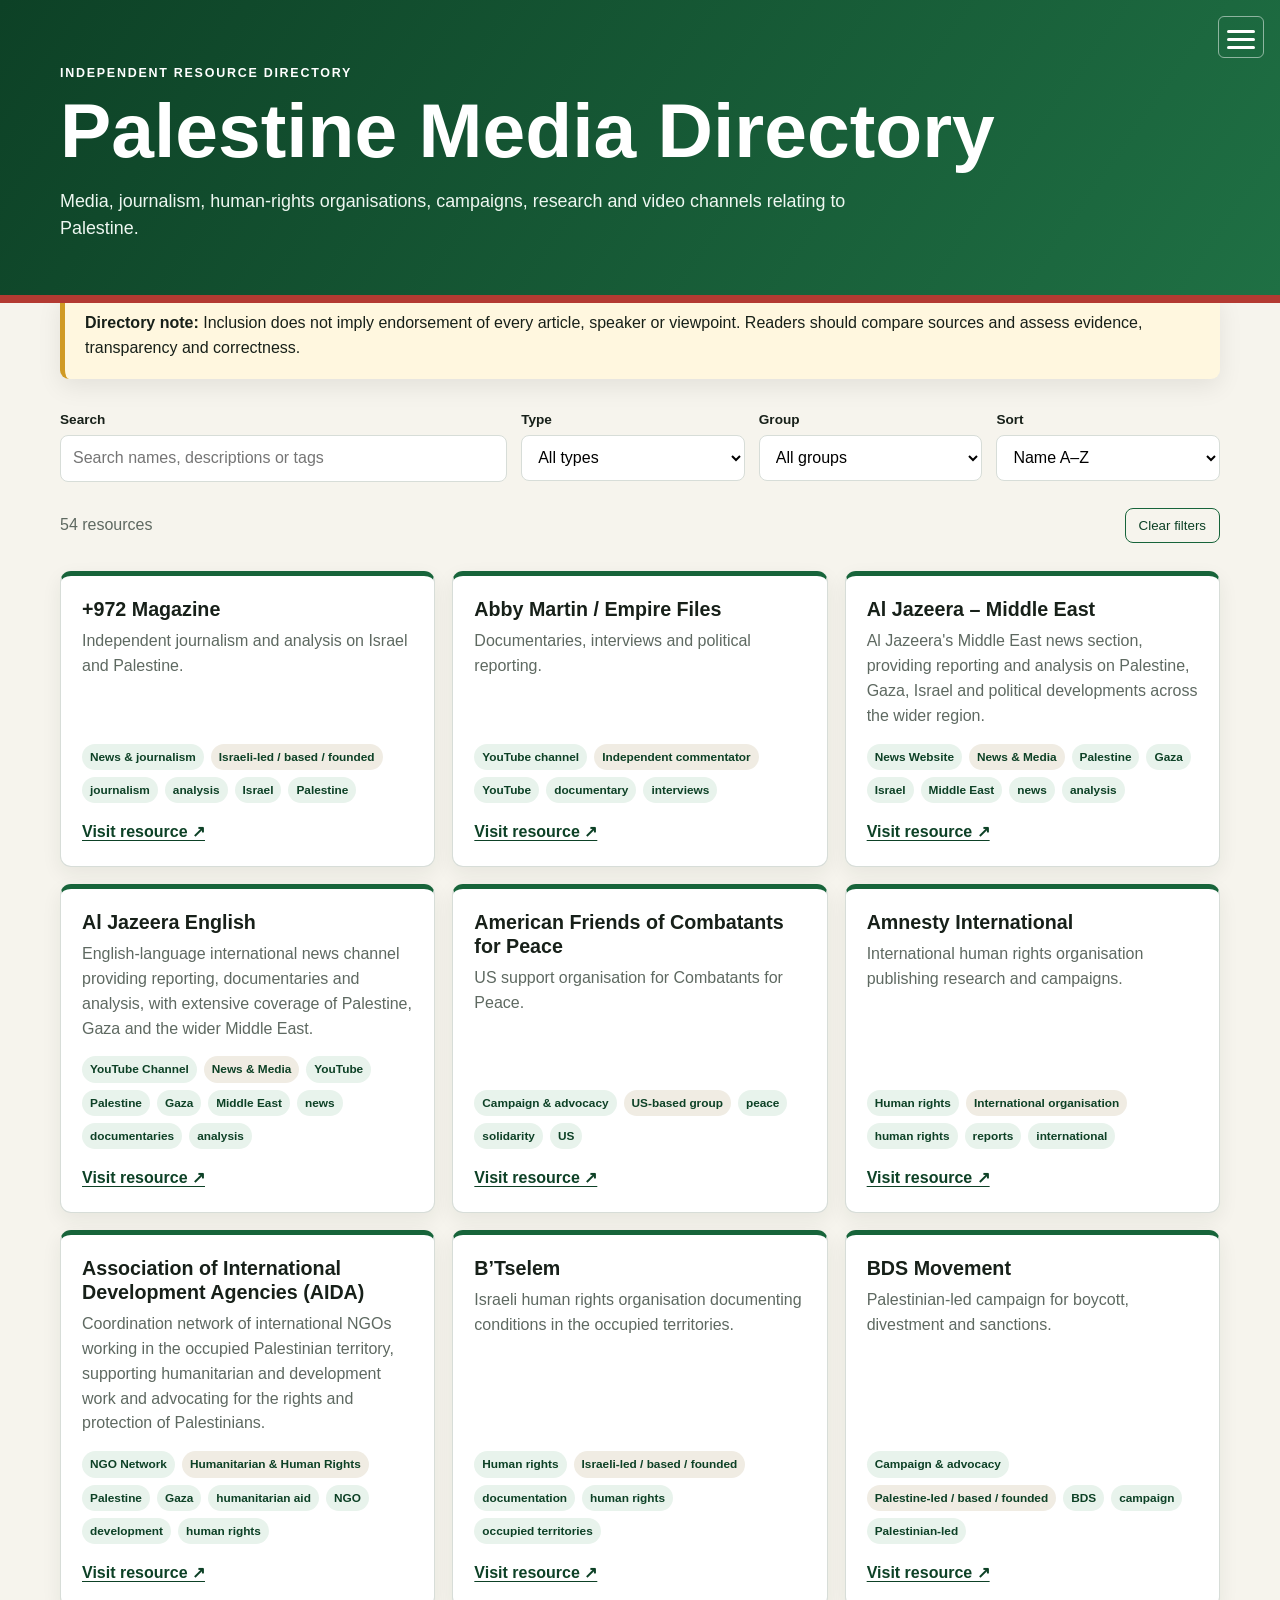
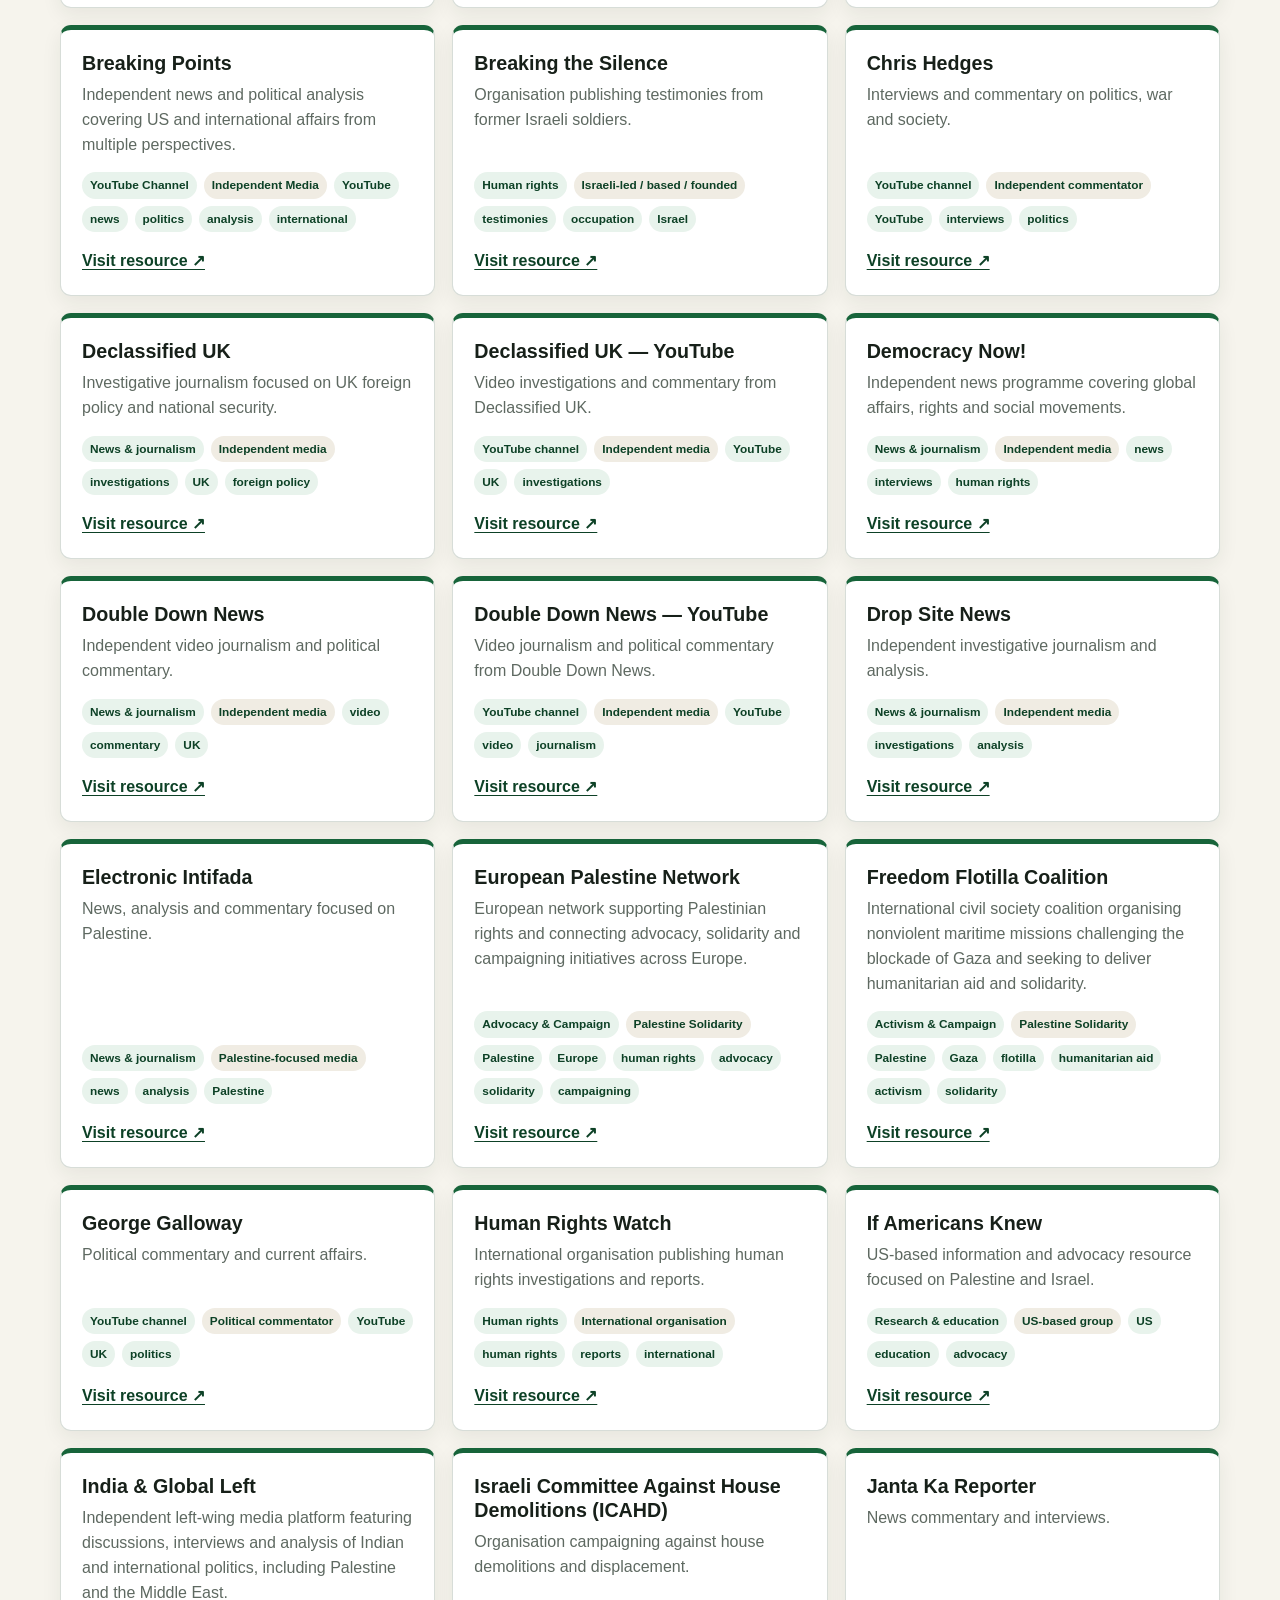
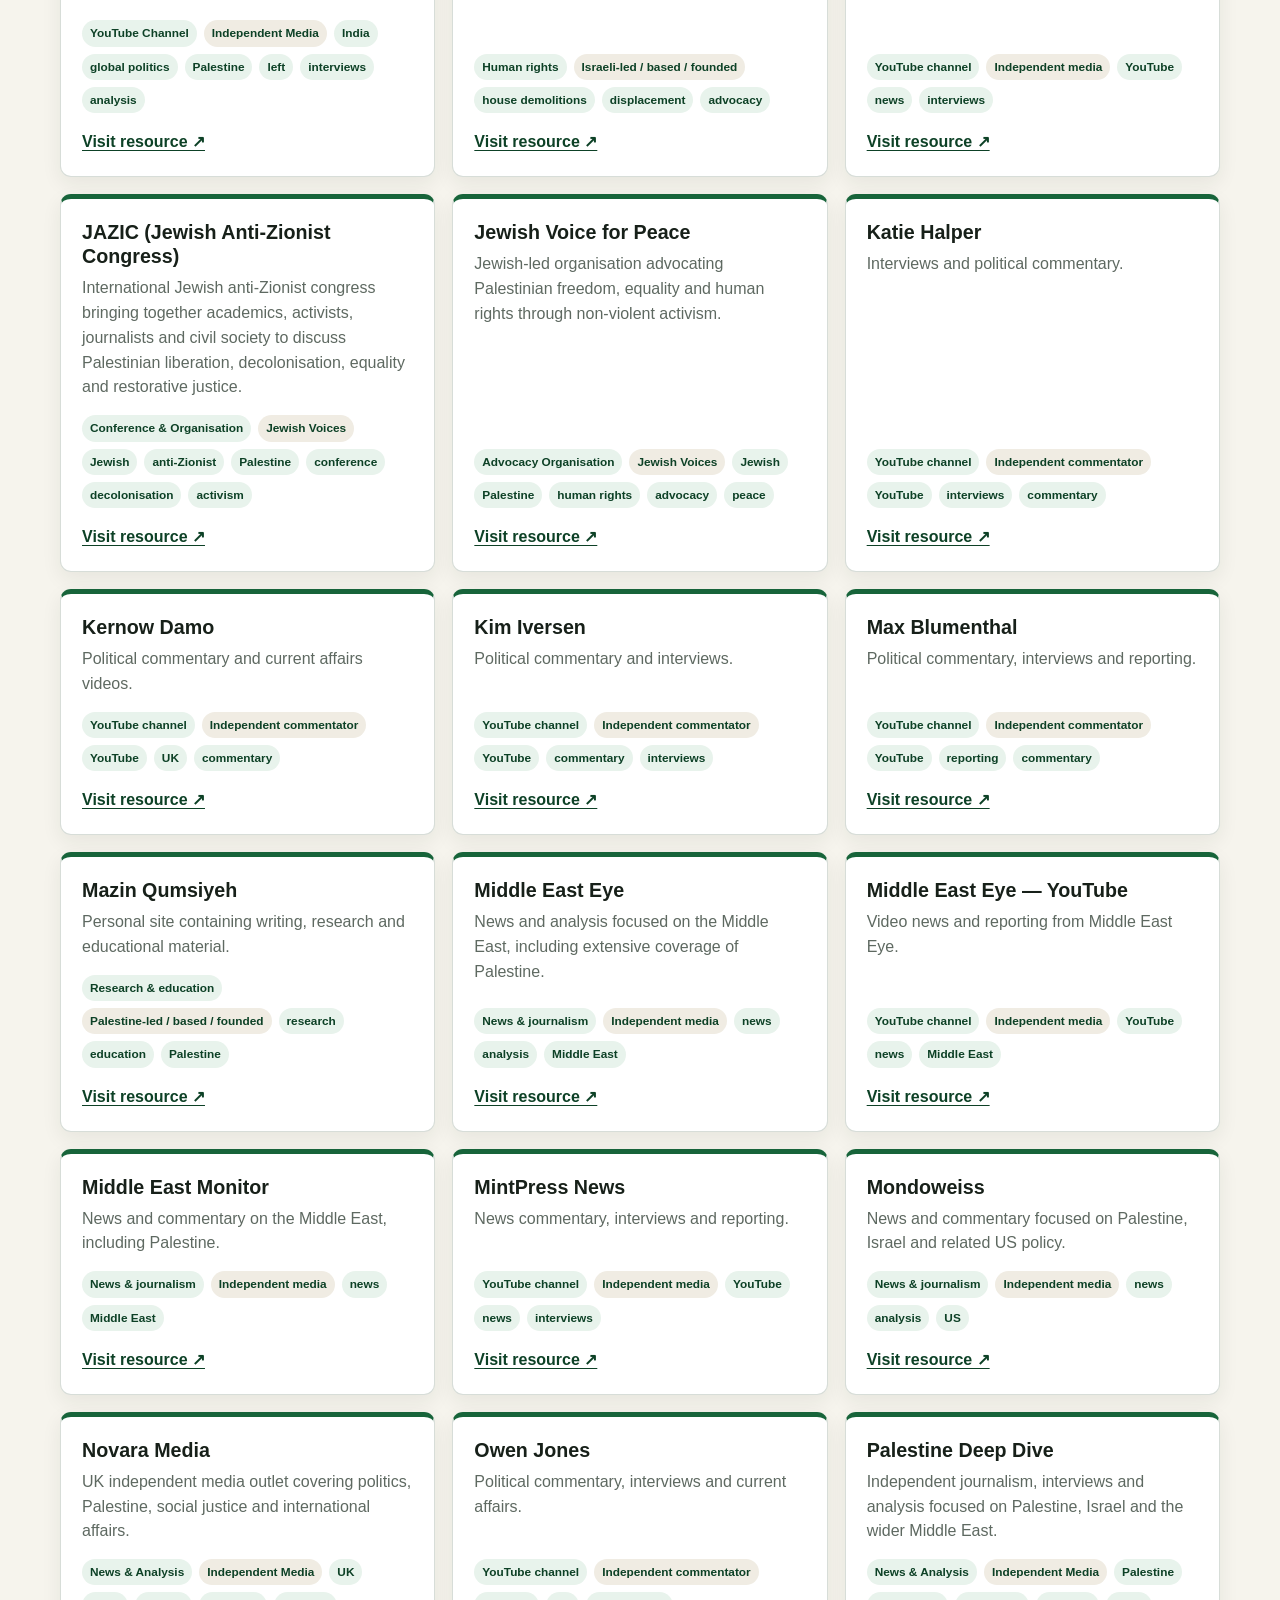
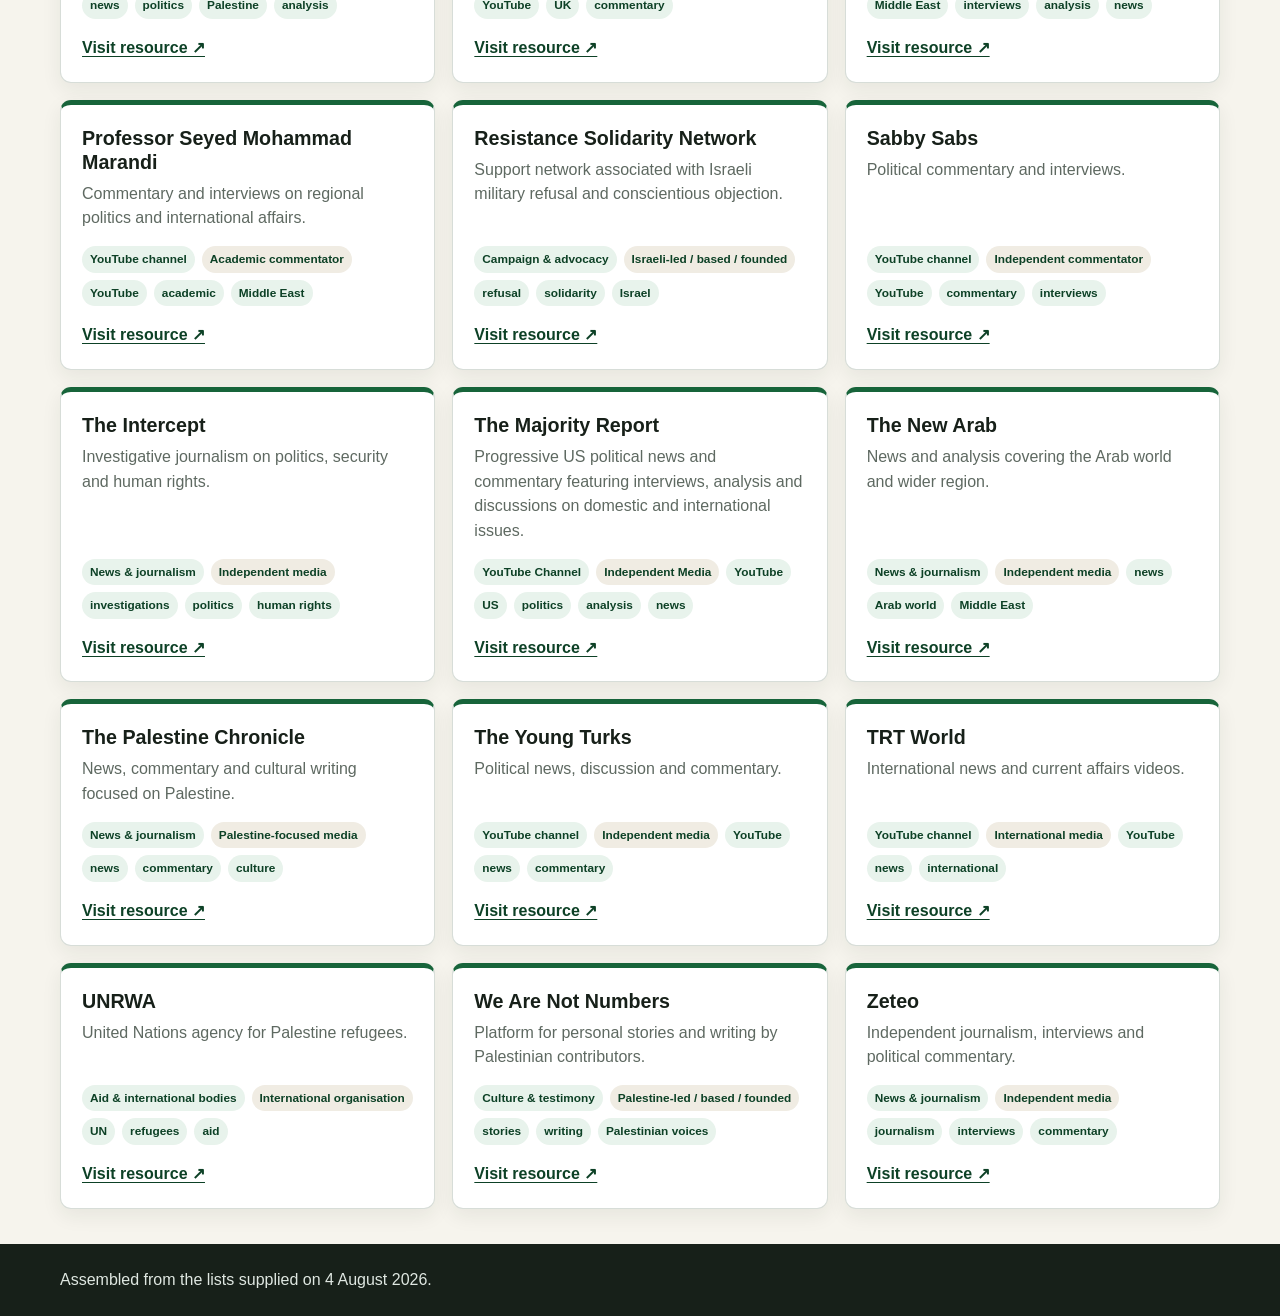
==== commit fac25c64: "Update index.html" ====
--- a/index.html
+++ b/index.html
@@ -9,7 +9,7 @@
 <meta charset="utf-8">
 <meta name="viewport" content="width=device-width,initial-scale=1">
 <title>Palestine Media Directory</title>
-<link rel="stylesheet" href="styles.css">
+<link rel="stylesheet" href="styles1.css">
 </head>
 <body>
 
--- a/styles1.css
+++ b/styles1.css
@@ -0,0 +1,86 @@
+/* ==================================================
+   SECTION 1 — COLOURS / GLOBAL VARIABLES
+   Put site-wide colour variables here.
+   ================================================== */
+:root{--ink:#172019;--muted:#5e6961;--paper:#f6f4ed;--card:#fff;--green:#17643a;--dark:#0d4126;--line:#d7ddd8;--sand:#fff7df}
+
+html{scroll-behavior:smooth}
+
+/* ==================================================
+   SECTION 2 — BASIC PAGE SETUP
+   Put general page/layout rules here.
+   ================================================== */
+*{box-sizing:border-box}
+body{margin:0;font-family:Arial,Helvetica,sans-serif;color:var(--ink);background:var(--paper);line-height:1.55}
+.wrap{width:min(1160px,calc(100% - 32px));margin:auto}
+
+/* ==================================================
+   SECTION 3 — HEADER / MAIN TITLE
+   Put header, title and subtitle styling here.
+   ================================================== */
+header{color:white;background:linear-gradient(125deg,#0d4126,#1f7044);padding:64px 0 52px;border-bottom:8px solid #b33a32}
+.kicker{text-transform:uppercase;letter-spacing:.14em;font-weight:700;font-size:.78rem;margin:0 0 8px}
+h1{font-size:clamp(2.3rem,6vw,4.8rem);line-height:1.02;margin:0}
+.subtitle{max-width:800px;font-size:1.12rem;color:#eef7f1;margin:18px 0 0}
+
+/* ==================================================
+   SECTION 3A — HAMBURGER MENU
+   Hamburger button and drop-down menu styling.
+   ================================================== */
+header{position:relative}
+.menu-button{position:absolute;top:16px;right:16px;width:46px;height:42px;padding:8px;border:1px solid rgba(255,255,255,.5);border-radius:6px;background:transparent;cursor:pointer}
+.menu-button span{display:block;height:3px;margin:5px 0;border-radius:2px;background:white}
+.main-menu{display:none;position:absolute;top:68px;right:12px;width:min(300px,calc(100vw - 24px));overflow:hidden;border-radius:8px;background:white;box-shadow:0 6px 20px rgba(0,0,0,.22);z-index:20}
+.main-menu.menu-open{display:block}
+.main-menu a{display:block;padding:15px 18px;color:var(--ink);text-decoration:none;border-bottom:1px solid #eee}
+.main-menu a:last-child{border-bottom:none}
+.main-menu a:hover,.main-menu a:focus{background:#e8f3ec}
+
+/* ==================================================
+   SECTION 4 — DIRECTORY NOTICE
+   Put notice/information-box styling here.
+   ================================================== */
+.notice{margin:-10px 0 30px;padding:18px 20px;background:var(--sand);border-left:5px solid #d09a24;border-radius:9px;box-shadow:0 8px 24px rgba(0,0,0,.08)}
+
+/* ==================================================
+   SECTION 5 — SEARCH / FILTER / SORT CONTROLS
+   Put control, input and button styling here.
+   ================================================== */
+.controls{display:grid;grid-template-columns:2fr 1fr 1fr 1fr;gap:14px}
+label span{display:block;font-weight:700;font-size:.85rem;margin-bottom:5px}
+input,select{width:100%;min-height:46px;padding:10px 12px;border:1px solid var(--line);border-radius:8px;background:#fff;font:inherit}
+.resultsbar{display:flex;justify-content:space-between;align-items:center;margin:15px 0 18px}
+#count{color:var(--muted)}
+button{border:1px solid var(--green);background:transparent;color:var(--dark);border-radius:8px;padding:9px 13px;cursor:pointer}
+
+/* ==================================================
+   SECTION 6 — RESOURCE CARD GRID
+   Put grid and individual card styling here.
+   ================================================== */
+.grid{display:grid;grid-template-columns:repeat(3,minmax(0,1fr));gap:17px}
+.card{background:var(--card);border:1px solid var(--line);border-top:5px solid var(--green);border-radius:11px;padding:21px;display:flex;flex-direction:column;box-shadow:0 7px 20px rgba(24,40,29,.07)}
+.card h2{font-size:1.23rem;line-height:1.22;margin:0 0 8px}
+.card p{color:var(--muted);margin:0 0 15px}
+.meta{display:flex;gap:7px;flex-wrap:wrap;margin:auto 0 17px}
+.tag{font-size:.74rem;font-weight:700;border-radius:999px;padding:4px 8px;background:#e8f3ec;color:var(--dark)}
+.group{background:#f0ece3}
+.card a{align-self:flex-start;font-weight:700;color:var(--dark);text-underline-offset:3px}
+.empty{grid-column:1/-1;text-align:center;padding:35px;background:#fff;border:1px dashed var(--line);border-radius:10px}
+
+/* ==================================================
+   SECTION 7 — FOOTER
+   Put footer styling here.
+   ================================================== */
+footer{background:var(--ink);color:#dfe7e1;padding:24px 0;margin-top:35px}
+
+/* ==================================================
+   SECTION 8 — TABLET / SMALL-SCREEN LAYOUT
+   Put rules for screens up to 900px wide here.
+   ================================================== */
+@media(max-width:900px){.grid{grid-template-columns:repeat(2,1fr)}.controls{grid-template-columns:1fr 1fr}}
+
+/* ==================================================
+   SECTION 9 — PHONE LAYOUT
+   Put rules for screens up to 620px wide here.
+   ================================================== */
+@media(max-width:620px){header{padding-top:46px}.grid,.controls{grid-template-columns:1fr}.resultsbar{align-items:flex-start;gap:10px}}
